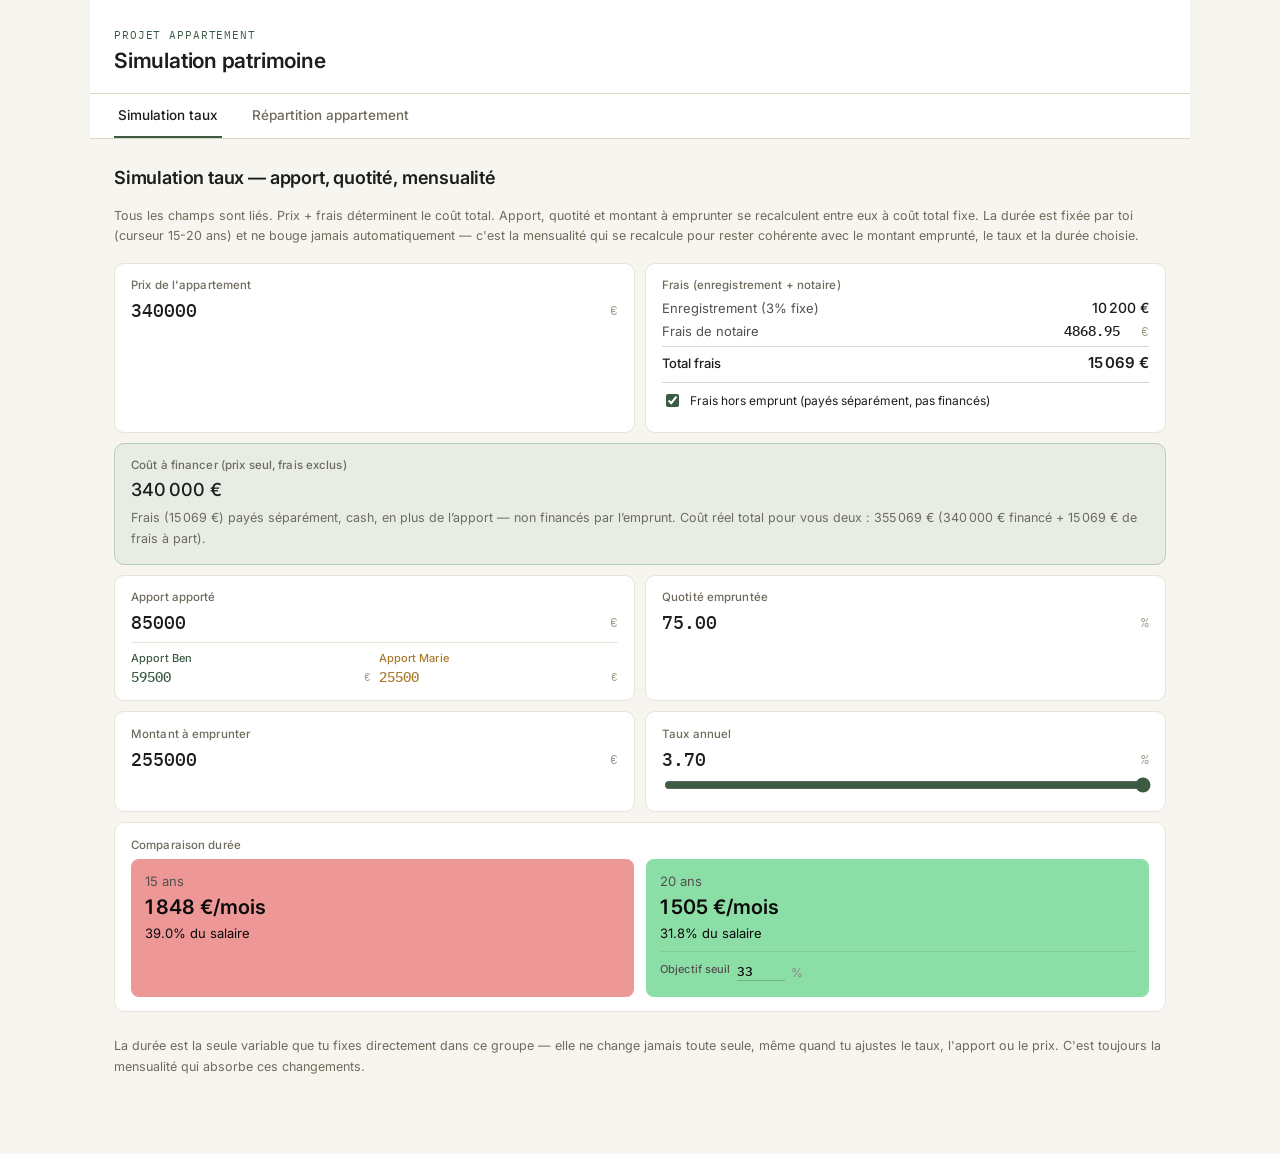
==== simulation_etf.html @ 89e48c8b "Add files via upload" ====
<!DOCTYPE html>
<html lang="fr">
<head>
<meta charset="UTF-8">
<meta name="viewport" content="width=device-width, initial-scale=1, maximum-scale=1, user-scalable=no, viewport-fit=cover">
<title>Simulation patrimoine — ETF & Appartement</title>
<link rel="preconnect" href="https://fonts.googleapis.com">
<link rel="preconnect" href="https://fonts.gstatic.com" crossorigin>
<link href="https://fonts.googleapis.com/css2?family=Inter:wght@400;500;600;700&family=IBM+Plex+Mono:wght@400;500;600&display=swap" rel="stylesheet">
<style>
  :root {
    --paper: #f7f5ef;
    --paper-raised: #ffffff;
    --line: #ddd7c4;
    --line-soft: #e9e4d5;
    --ink: #1b1e1a;
    --ink-muted: #6f6b5c;
    --ink-faint: #a19c8a;
    --moss: #3c5b43;
    --moss-soft: #e7ede4;
    --moss-line: #b9cdb9;
    --brick: #a8433b;
    --brick-soft: #f5e2df;
    --amber: #a97a2c;
    --amber-soft: #f3ead4;
    --radius: 10px;
    --radius-sm: 6px;
    --font-sans: 'Inter', -apple-system, BlinkMacSystemFont, "Segoe UI", Arial, sans-serif;
    --font-mono: 'IBM Plex Mono', ui-monospace, SFMono-Regular, Menlo, Consolas, monospace;
  }

  * { box-sizing: border-box; }

  html {
    touch-action: pan-y;
    -webkit-text-size-adjust: 100%;
    text-size-adjust: 100%;
  }

  body {
    font-family: var(--font-sans);
    background: var(--paper);
    color: var(--ink);
    max-width: 1100px;
    margin: 0 auto;
    padding: 0 0 4rem;
    touch-action: pan-y;
    -webkit-user-select: text;
    user-select: text;
  }

  /* Empêche le double-tap zoom sur les éléments interactifs sans bloquer le scroll vertical */
  button, input, .calc-field, .stat-card, .tabs {
    touch-action: manipulation;
  }

  .page-header {
    padding: 1.75rem 1.5rem 1.25rem;
    border-bottom: 1px solid var(--line);
    background: var(--paper-raised);
  }
  .page-header .eyebrow {
    font-family: var(--font-mono);
    font-size: 11px;
    letter-spacing: 0.08em;
    text-transform: uppercase;
    color: var(--moss);
    margin: 0 0 6px;
  }
  .page-header h1.page-title {
    font-size: 21px;
    font-weight: 600;
    margin: 0;
    letter-spacing: -0.01em;
  }

  .content { padding: 0 1.5rem; }

  h1 { font-size: 18px; font-weight: 600; margin: 1.75rem 0 1.1rem; letter-spacing: -0.01em; }
  h2 { font-size: 15px; font-weight: 600; margin: 0 0 1rem; }

  .tabs {
    display: flex;
    gap: 4px;
    margin: 0 -1.5rem 1.75rem;
    padding: 0 1.5rem;
    border-bottom: 1px solid var(--line);
    background: var(--paper-raised);
    overflow-x: auto;
  }
  .tabs button {
    background: transparent;
    border: none;
    padding: 13px 4px;
    margin-right: 22px;
    font-family: var(--font-sans);
    font-size: 13.5px;
    font-weight: 500;
    cursor: pointer;
    color: var(--ink-muted);
    border-bottom: 2px solid transparent;
    white-space: nowrap;
    transition: color 0.15s ease;
  }
  .tabs button.active {
    color: var(--ink);
    border-bottom: 2px solid var(--moss);
  }
  .tabs button:hover { color: var(--ink); }

  .panel { display: none; }
  .panel.active { display: block; }

  .controls-row {
    display: flex;
    align-items: center;
    gap: 12px;
    margin-bottom: 1rem;
  }
  .controls-row label {
    font-size: 13.5px;
    color: var(--ink-muted);
    white-space: nowrap;
    min-width: 150px;
  }
  input[type="range"] {
    flex: 1;
    accent-color: var(--moss);
  }
  .rate-out {
    font-family: var(--font-mono);
    font-size: 14px;
    font-weight: 500;
    min-width: 44px;
    text-align: right;
  }

  .duration-toggle {
    display: flex;
    gap: 8px;
    margin-bottom: 1.5rem;
  }
  .duration-toggle button {
    background: var(--paper-raised);
    border: 1px solid var(--line);
    border-radius: 999px;
    padding: 6px 16px;
    font-family: var(--font-sans);
    font-size: 13.5px;
    font-weight: 500;
    cursor: pointer;
    color: var(--ink);
  }
  .duration-toggle button.active {
    background: var(--moss);
    border-color: var(--moss);
    color: white;
  }

  .stats-row {
    display: flex;
    flex-wrap: wrap;
    gap: 10px;
    margin-bottom: 1.75rem;
  }
  .stat-card {
    background: var(--paper-raised);
    border: 1px solid var(--line-soft);
    border-radius: var(--radius);
    padding: 0.95rem 1rem;
    flex: 1;
    min-width: 145px;
  }
  .stat-card p:first-child {
    font-size: 12px;
    color: var(--ink-muted);
    margin: 0 0 6px;
  }
  .stat-card p:last-child {
    font-family: var(--font-mono);
    font-size: 19px;
    font-weight: 500;
    margin: 0;
    font-variant-numeric: tabular-nums;
  }

  .legend {
    display: flex;
    flex-wrap: wrap;
    gap: 16px;
    margin-bottom: 10px;
    font-size: 12px;
    color: var(--ink-muted);
  }
  .legend span { display: flex; align-items: center; gap: 6px; }
  .legend .swatch { width: 9px; height: 9px; border-radius: 2px; display: inline-block; }

  .chart-wrap {
    position: relative;
    width: 100%;
    height: 360px;
    background: var(--paper-raised);
    border: 1px solid var(--line-soft);
    border-radius: var(--radius);
    padding: 1rem;
  }

  .note {
    font-size: 12.5px;
    color: var(--ink-muted);
    margin-top: 1.5rem;
    line-height: 1.65;
  }

  .assumptions {
    background: var(--moss-soft);
    border: 1px solid var(--moss-line);
    border-radius: var(--radius);
    padding: 1rem 1.1rem;
    font-size: 13px;
    color: var(--ink);
    line-height: 1.7;
    margin-bottom: 1.5rem;
  }
  .assumptions b { font-weight: 600; }

  .calc-grid {
    display: grid;
    grid-template-columns: 1fr 1fr;
    gap: 10px;
    margin-bottom: 1.5rem;
  }
  .calc-field {
    background: var(--paper-raised);
    border: 1px solid var(--line-soft);
    border-radius: var(--radius);
    padding: 0.9rem 1rem;
  }
  .calc-field label {
    display: block;
    font-size: 11.5px;
    font-weight: 500;
    letter-spacing: 0.01em;
    color: var(--ink-muted);
    margin-bottom: 7px;
  }
  .calc-field .value-input {
    display: flex;
    align-items: center;
    gap: 6px;
  }
  .calc-field input[type="number"] {
    width: 100%;
    font-family: var(--font-mono);
    font-size: 18px;
    font-weight: 500;
    font-variant-numeric: tabular-nums;
    border: none;
    background: transparent;
    padding: 0;
    color: var(--ink);
  }
  .calc-field input[type="number"]:focus { outline: 1px solid var(--moss); border-radius: 4px; }
  .calc-field .unit { font-family: var(--font-mono); font-size: 13px; color: var(--ink-faint); }
  .calc-field.slider-field input[type="range"] { width: 100%; margin-top: 6px; }
  .calc-field.readonly { background: var(--moss-soft); border-color: var(--moss-line); }
  .calc-field.computed { background: var(--amber-soft); border-color: #e0cd9e; }

  .warning-box {
    background: var(--brick-soft);
    color: var(--brick);
    border: 1px solid #e3bcb6;
    border-radius: var(--radius);
    padding: 0.8rem 1rem;
    font-size: 13px;
    margin-bottom: 1rem;
  }

  .year-checks {
    display: flex;
    flex-wrap: wrap;
    gap: 16px;
    margin-bottom: 1.5rem;
  }
  .year-checks label {
    display: flex;
    align-items: center;
    gap: 6px;
    font-size: 13.5px;
    cursor: pointer;
  }
  .year-checks input[type="checkbox"] { accent-color: var(--moss); }

  table {
    width: 100%;
    border-collapse: collapse;
    font-family: var(--font-mono);
    font-size: 12.5px;
    margin-bottom: 1rem;
    background: var(--paper-raised);
    border: 1px solid var(--line-soft);
    border-radius: var(--radius);
    overflow: hidden;
  }
  th, td {
    text-align: right;
    padding: 5px 8px;
    border-bottom: 1px solid var(--line-soft);
    font-variant-numeric: tabular-nums;
    white-space: nowrap;
    overflow: hidden;
    text-overflow: ellipsis;
  }
  th:first-child, td:first-child { text-align: left; }
  th {
    color: var(--ink-muted);
    font-weight: 500;
    font-size: 10.5px;
    letter-spacing: 0.04em;
    text-transform: uppercase;
    background: var(--paper);
  }
  tbody tr:last-child td { border-bottom: none; }
  #amort-tbody tr { cursor: pointer; }
  #amort-tbody tr:hover td { background: var(--moss-soft); }
  #amort-tbody tr.selected-row td { background: var(--moss-soft); font-weight: 600; }
  #amort-tbody tr.plus-value-row td { background: var(--amber-soft); }
  #amort-tbody tr.plus-value-row td:first-child { border-left: 3px solid var(--amber); font-weight: 600; }
  #amort-tbody tr.plus-value-row.selected-row td { background: var(--moss-soft); }
  #amort-tbody tr.plus-value-row.selected-row td:first-child { border-left: 3px solid var(--amber); }
  .you { color: var(--moss); font-weight: 500; }
  .partner { color: var(--amber); font-weight: 500; }

  /* Colonnes redimensionnables façon Excel */
  #amort-table { table-layout: fixed; }
  #amort-table th { position: relative; user-select: none; }
  .col-resizer {
    position: absolute;
    right: 0;
    top: 0;
    height: 100%;
    width: 6px;
    cursor: col-resize;
    z-index: 2;
  }
  .col-resizer:hover, .col-resizer.resizing { background: var(--moss-line); }
</style>
</head>
<body>

<div class="page-header">
  <p class="eyebrow">Projet appartement</p>
  <h1 class="page-title">Simulation patrimoine</h1>
</div>

<div class="content">

<div class="tabs">
  <button id="tabBtnTaux" class="active">Simulation taux</button>
  <button id="tabBtnAppart">Répartition appartement</button>
</div>

<!-- ===================== TAB 2 : APPARTEMENT ===================== -->
<div id="tab-appart" class="panel">

<h1>Répartition de l'appartenance de l'appartement</h1>

<div class="assumptions">
  <b>Données utilisées</b> — <span id="assumptions-apport">Apport toi : 70 000 € (70%) · Apport copine : 30 000 € (30%)</span> · Remboursement à parts égales (<span id="assumptions-mensualite">-</span>, pour info) · Montant emprunté, taux et mensualité repris en temps réel de l'onglet Simulation taux.<br>
  <b>Méthode</b> : l'intérêt est un coût, pas de la propriété. Seul le <b>capital remboursé</b> construit de la part. Comme vous remboursez chacun la moitié de la mensualité, vous financez chacun la moitié du capital remboursé chaque mois. Ta part à l'instant t = (ton apport + 50% du capital cumulé remboursé) / (apport total + capital cumulé remboursé). Après le remboursement complet du prêt, la répartition se fige.
  <br><br>
  <b>Vérifie avant d'agir</b> : ce calcul suppose que le partage 50/50 des mensualités est explicitement traduit en clause de propriété proportionnelle dans l'acte notarié, sinon la loi par défaut (indivision à parts égales ou selon l'acte initial) peut ne pas suivre cette logique.
</div>

<p class="note" id="loan-derived-note"></p>

<div class="stats-row">
  <div class="stat-card">
    <p>Total versé (toi) — apport + remboursement</p>
    <p id="total-verse-a" class="you">-</p>
    <div style="margin-top:10px; padding-top:10px; border-top:1px solid var(--line-soft); font-family:var(--font-mono); font-size:12px; line-height:1.9;">
      <div style="display:flex; justify-content:space-between;"><span style="color:var(--ink-muted); font-family:var(--font-sans);">dont capital</span><span id="capital-verse-a">-</span></div>
      <div style="display:flex; justify-content:space-between;"><span style="color:var(--ink-muted); font-family:var(--font-sans);">dont intérêts</span><span id="interet-verse-a">-</span></div>
    </div>
  </div>
  <div class="stat-card">
    <p>Total versé (copine) — apport + remboursement</p>
    <p id="total-verse-b" class="partner">-</p>
    <div style="margin-top:10px; padding-top:10px; border-top:1px solid var(--line-soft); font-family:var(--font-mono); font-size:12px; line-height:1.9;">
      <div style="display:flex; justify-content:space-between;"><span style="color:var(--ink-muted); font-family:var(--font-sans);">dont capital</span><span id="capital-verse-b">-</span></div>
      <div style="display:flex; justify-content:space-between;"><span style="color:var(--ink-muted); font-family:var(--font-sans);">dont intérêts</span><span id="interet-verse-b">-</span></div>
    </div>
  </div>
</div>

<h2 style="margin-top:2rem;">Tableau d'étalement complet, mois par mois</h2>
<p class="note" style="margin-top:0;">
  Échéancier détaillé du prêt, sur la base du montant à emprunter et du taux actuels (onglet Simulation taux), remboursé sur 20 ans.
</p>
<p class="note" style="margin-top:0; font-family:var(--font-mono); font-size:11.5px; background:var(--paper); border:1px dashed var(--line); border-radius:var(--radius-sm); padding:0.6rem 0.8rem;">
  Formule — Ta part (%) = (Apport toi + 50% × capital cumulé remboursé) / (Apport total + capital cumulé remboursé) — même formule pour la part copine, avec son apport à elle.
</p>

<p class="note" style="margin-top:0;">Clique sur une ligne du tableau ci-dessous pour voir le détail de ce mois.</p>

<div class="calc-grid" id="detail-panel">
  <div class="calc-field">
    <label>Mois sélectionné</label>
    <div class="value-input"><span id="detail-mois" style="font-size:18px; font-weight:500;">-</span></div>
  </div>
  <div class="calc-field">
    <label>Date estimée</label>
    <div class="value-input"><span id="detail-date" style="font-size:18px; font-weight:500;">-</span></div>
  </div>
  <div class="calc-field" style="grid-column: 1 / -1;">
    <label>Solde restant dû</label>
    <div class="value-input"><span id="detail-solde" style="font-size:18px; font-weight:500;">-</span></div>
  </div>

  <div class="calc-field you" style="background:var(--moss-soft); border-color:var(--moss-line);">
    <label style="color:var(--moss);">Ben aura payé au total, à cette date</label>
    <div class="value-input"><span id="detail-total-a" style="font-size:19px; font-weight:600;">-</span></div>
    <div style="margin-top:8px; padding-top:8px; border-top:1px solid var(--moss-line); font-family:var(--font-mono); font-size:12px; line-height:1.8;">
      <div style="display:flex; justify-content:space-between;"><span style="font-family:var(--font-sans); font-weight:400;">apport</span><span id="detail-apport-a">-</span></div>
      <div style="display:flex; justify-content:space-between;"><span style="font-family:var(--font-sans); font-weight:400;">dont capital</span><span id="detail-total-a-capital">-</span></div>
      <div style="display:flex; justify-content:space-between;"><span style="font-family:var(--font-sans); font-weight:400;">dont intérêts</span><span id="detail-total-a-interet">-</span></div>
    </div>
  </div>
  <div class="calc-field partner" style="background:var(--amber-soft); border-color:#e0cd9e;">
    <label style="color:var(--amber);">Marie aura payé au total, à cette date</label>
    <div class="value-input"><span id="detail-total-b" style="font-size:19px; font-weight:600;">-</span></div>
    <div style="margin-top:8px; padding-top:8px; border-top:1px solid #e0cd9e; font-family:var(--font-mono); font-size:12px; line-height:1.8;">
      <div style="display:flex; justify-content:space-between;"><span style="font-family:var(--font-sans); font-weight:400;">apport</span><span id="detail-apport-b">-</span></div>
      <div style="display:flex; justify-content:space-between;"><span style="font-family:var(--font-sans); font-weight:400;">dont capital</span><span id="detail-total-b-capital">-</span></div>
      <div style="display:flex; justify-content:space-between;"><span style="font-family:var(--font-sans); font-weight:400;">dont intérêts</span><span id="detail-total-b-interet">-</span></div>
    </div>
  </div>

  <div class="calc-field">
    <label>Ta part à ce moment</label>
    <div class="value-input"><span id="detail-part-a" class="you" style="font-size:18px; font-weight:600;">-</span></div>
  </div>
  <div class="calc-field">
    <label>Part copine à ce moment</label>
    <div class="value-input"><span id="detail-part-b" class="partner" style="font-size:18px; font-weight:600;">-</span></div>
  </div>
  <div class="calc-field readonly" style="grid-column: 1 / -1;">
    <label>Si vous vendez à ce moment (valeur investie)</label>
    <div id="detail-vente" style="font-size:14px; line-height:1.7;">-</div>
  </div>
  <div class="calc-field computed" style="grid-column: 1 / -1;">
    <label>Si vous vendez à ce prix de marché estimé (appréciation 3%/an)</label>
    <div class="value-input" style="margin-bottom:6px;">
      <span style="font-size:13px; color:var(--ink-muted); font-family:var(--font-sans);">Valeur de l'appartement à ce moment</span>
      <span id="detail-valeur-appart" style="font-size:18px; font-weight:600; margin-left:auto;">-</span>
    </div>
    <div id="detail-vente-marche" style="font-size:14px; line-height:1.7;">-</div>
  </div>
</div>

<div style="max-height:420px; overflow-y:auto; border:1px solid var(--line-soft); border-radius:var(--radius);">
  <table id="amort-table" style="margin-bottom:0; border:none; border-radius:0;">
    <colgroup>
      <col id="col-0" style="width:56px;">
      <col id="col-1" style="width:100px;">
      <col id="col-2" style="width:90px;">
      <col id="col-3" style="width:80px;">
      <col id="col-4" style="width:90px;">
      <col id="col-5" style="width:100px;">
      <col id="col-6" style="width:70px;">
      <col id="col-7" style="width:80px;">
    </colgroup>
    <thead style="position:sticky; top:0; z-index:1;">
      <tr>
        <th>Mois<span class="col-resizer" data-col="0"></span></th>
        <th>Valeur appartement<span class="col-resizer" data-col="1"></span></th>
        <th>Mensualité<span class="col-resizer" data-col="2"></span></th>
        <th>Intérêts<span class="col-resizer" data-col="3"></span></th>
        <th>Capital remboursé<span class="col-resizer" data-col="4"></span></th>
        <th>Solde restant dû<span class="col-resizer" data-col="5"></span></th>
        <th>Ta part<span class="col-resizer" data-col="6"></span></th>
        <th>Part copine<span class="col-resizer" data-col="7"></span></th>
      </tr>
    </thead>
    <tbody id="amort-tbody"></tbody>
  </table>
</div>

<p class="note" id="plus-value-note" style="margin-top:0.75rem;">-</p>

</div>

<!-- ===================== TAB 3 : SIMULATION TAUX ===================== -->
<div id="tab-taux" class="panel active">

<h1>Simulation taux — apport, quotité, mensualité</h1>

<p class="note" style="margin-top:0; margin-bottom:1rem;">
  Tous les champs sont liés. Prix + frais déterminent le coût total. Apport, quotité et montant à emprunter se recalculent entre eux à coût total fixe. La durée est fixée par toi (curseur 15-20 ans) et ne bouge jamais automatiquement — c'est la mensualité qui se recalcule pour rester cohérente avec le montant emprunté, le taux et la durée choisie.
</p>

<div id="taux-warning" class="warning-box" style="display:none;"></div>

<div class="calc-grid">
  <div class="calc-field">
    <label>Prix de l'appartement</label>
    <div class="value-input">
      <input type="number" id="in-prix" step="1000" />
      <span class="unit">€</span>
    </div>
  </div>

  <div class="calc-field">
    <label>Frais (enregistrement + notaire)</label>

    <div style="display:flex; justify-content:space-between; align-items:center; margin-bottom:6px;">
      <span style="font-size:13px; color:#52514e;">Enregistrement (3% fixe)</span>
      <span id="out-frais-enreg" style="font-size:14px; font-weight:500;">-</span>
    </div>

    <div style="display:flex; justify-content:space-between; align-items:center; gap:8px; margin-bottom:6px;">
      <span style="font-size:13px; color:#52514e; white-space:nowrap;">Frais de notaire</span>
      <div class="value-input" style="justify-content:flex-end;">
        <input type="number" id="in-frais-notaire" step="10" style="text-align:right; font-size:14px; font-weight:500;" />
        <span class="unit">€</span>
      </div>
    </div>

    <div style="border-top:1px solid #d8d6cc; padding-top:6px; display:flex; justify-content:space-between; align-items:center; margin-bottom:10px;">
      <span style="font-size:13px; font-weight:500;">Total frais</span>
      <span id="out-frais-total" style="font-size:15px; font-weight:600;">-</span>
    </div>

    <label style="display:flex; align-items:center; gap:8px; cursor:pointer; font-size:12px; color:var(--ink); text-transform:none; letter-spacing:normal; font-weight:400; padding-top:8px; border-top:1px solid #d8d6cc;">
      <input type="checkbox" id="chk-frais-hors-emprunt" checked style="accent-color:var(--moss);">
      Frais hors emprunt (payés séparément, pas financés)
    </label>
  </div>

  <div class="calc-field readonly" style="grid-column: 1 / -1;">
    <label id="label-cout-total">Coût total du projet (prix + frais, calculé)</label>
    <div class="value-input">
      <span id="out-cout" style="font-size:18px; font-weight:500;">-</span>
    </div>
    <p class="note" id="note-frais-hors-emprunt" style="margin-top:8px; margin-bottom:0; display:none;"></p>
  </div>

  <div class="calc-field">
    <label>Apport apporté</label>
    <div class="value-input">
      <input type="number" id="in-apport" step="1000" />
      <span class="unit">€</span>
    </div>
    <div style="display:flex; gap:8px; margin-top:8px; padding-top:8px; border-top:1px solid var(--line-soft);">
      <div style="flex:1;">
        <label for="in-apport-ben" style="font-size:11px; color:var(--moss); margin-bottom:3px;">Apport Ben</label>
        <div class="value-input">
          <input type="number" id="in-apport-ben" step="500" style="font-size:14px; color:var(--moss);" />
          <span class="unit" style="font-size:11px;">€</span>
        </div>
      </div>
      <div style="flex:1;">
        <label for="in-apport-marie" style="font-size:11px; color:var(--amber); margin-bottom:3px;">Apport Marie</label>
        <div class="value-input">
          <input type="number" id="in-apport-marie" step="500" style="font-size:14px; color:var(--amber);" />
          <span class="unit" style="font-size:11px;">€</span>
        </div>
      </div>
    </div>
  </div>

  <div class="calc-field">
    <label>Quotité empruntée</label>
    <div class="value-input">
      <input type="number" id="in-quotite" step="0.1" />
      <span class="unit">%</span>
    </div>
  </div>

  <div class="calc-field">
    <label>Montant à emprunter</label>
    <div class="value-input">
      <input type="number" id="in-montant" step="1000" />
      <span class="unit">€</span>
    </div>
  </div>

  <div class="calc-field slider-field">
    <label>Taux annuel</label>
    <div class="value-input">
      <input type="number" id="in-taux" step="0.05" />
      <span class="unit">%</span>
    </div>
    <input type="range" id="slider-taux" min="3.2" max="3.7" step="0.05" />
  </div>

  <div class="calc-field" style="grid-column: 1 / -1;">
    <label>Comparaison durée</label>
    <div style="display:flex; gap:12px;">
      <div id="col-duree-15" style="flex:1; border-radius:8px; padding:14px;">
        <div style="font-size:13px; color:#52514e; margin-bottom:6px;">15 ans</div>
        <div id="out-mensualite-15" style="font-size:20px; font-weight:600; color:#0b0b0b;">-</div>
        <div id="out-endettement-15" style="font-size:13px; margin-top:6px; color:#0b0b0b;">-</div>
      </div>
      <div id="col-duree-20" style="flex:1; border-radius:8px; padding:14px;">
        <div style="font-size:13px; color:#52514e; margin-bottom:6px;">20 ans</div>
        <div id="out-mensualite-20" style="font-size:20px; font-weight:600; color:#0b0b0b;">-</div>
        <div id="out-endettement-20" style="font-size:13px; margin-top:6px; color:#0b0b0b;">-</div>
        <div style="display:flex; align-items:center; gap:6px; margin-top:10px; padding-top:10px; border-top:1px solid rgba(0,0,0,0.08);">
          <label for="in-seuil-endettement" style="font-size:11px; color:#52514e; white-space:nowrap;">Objectif seuil</label>
          <input type="number" id="in-seuil-endettement" step="1" min="1" max="100" style="width:48px; font-family:var(--font-mono); font-size:13px; font-weight:500; border:none; background:transparent; padding:0; color:#0b0b0b; border-bottom:1px solid rgba(0,0,0,0.2);" />
          <span style="font-size:12px; color:#898781;">%</span>
        </div>
      </div>
    </div>
  </div>
</div>

<p class="note">
  La durée est la seule variable que tu fixes directement dans ce groupe — elle ne change jamais toute seule, même quand tu ajustes le taux, l'apport ou le prix. C'est toujours la mensualité qui absorbe ces changements.
</p>

</div>

</div>

<script>
/* ===================== UTILITAIRES PARTAGÉS ===================== */
function fmt(n) {
  return new Intl.NumberFormat('fr-FR', {maximumFractionDigits: 0}).format(n) + ' €';
}
function fmtPct(n) {
  return n.toFixed(2) + '%';
}

/* ===================== TAB SWITCHING ===================== */
const tabButtons = {
  appart: document.getElementById('tabBtnAppart'),
  taux: document.getElementById('tabBtnTaux')
};
const tabPanels = {
  appart: document.getElementById('tab-appart'),
  taux: document.getElementById('tab-taux')
};
function switchTab(name) {
  Object.keys(tabButtons).forEach(k => {
    tabButtons[k].classList.toggle('active', k === name);
    tabPanels[k].classList.toggle('active', k === name);
  });
}
tabButtons.appart.addEventListener('click', () => switchTab('appart'));
tabButtons.taux.addEventListener('click', () => switchTab('taux'));
/* ===================== TAB 2 : APPARTEMENT OWNERSHIP LOGIC ===================== */
// (le ratio Ben/Marie est piloté par la variable benRatio, définie et éditable dans l'onglet Simulation taux)
let APPORT_A_RAW = 70000;   // recalculé en temps réel dans refreshTab2 = apport total × 70%
let APPORT_B_RAW = 30000;   // recalculé en temps réel dans refreshTab2 = apport total × 30%
let APPORT_A = APPORT_A_RAW;  // apport "effectif" utilisé pour les parts — ajusté si frais 50/50 coché
let APPORT_B = APPORT_B_RAW;
// (mensualité/2 par personne, calculée en temps réel — plus de valeur hardcodée ici)
const DUREE_ANS_TAB2 = 20; // référence pour le tableau d'étalement complet
const APPART_GROWTH = 3; // %/an — utilisé pour détecter le mois de plus-value dans le tableau

// Construit l'échéancier complet à partir du montant à emprunter LIVE (case "Montant à emprunter" de l'onglet Simulation taux) et du taux LIVE.
function buildLoanSchedule() {
  const loanAmount = montantEmprunte(); // valeur en temps réel depuis l'onglet 3
  const rMonthly = tauxPct / 100 / 12;  // taux en temps réel depuis l'onglet 3
  const nTotal = DUREE_ANS_TAB2 * 12;
  const annuityFactor = rMonthly === 0 ? nTotal : (1 - Math.pow(1 + rMonthly, -nTotal)) / rMonthly;
  const mensualite = loanAmount > 0 ? loanAmount / annuityFactor : 0;

  let balance = loanAmount;
  let cumPrincipal = 0;
  const schedule = [{month: 0, interest: 0, principal: 0, cumPrincipal: 0, balance: loanAmount}];
  let breakEvenMonth = null;
  for (let m = 1; m <= nTotal; m++) {
    const interest = balance * rMonthly;
    let principal = mensualite - interest;
    if (principal > balance) principal = balance;
    balance -= principal;
    cumPrincipal += principal;
    schedule.push({month: m, interest, principal, cumPrincipal, balance});

    // Mois de plus-value nette : valeur de marché estimée (prix initial + appréciation) moins solde restant dû, comparée à tout l'argent réellement sorti de la poche des deux (apport + mensualités déjà payées, capital et intérêts inclus).
    if (breakEvenMonth === null) {
      const marketValue = prixAppart * Math.pow(1 + APPART_GROWTH / 100, m / 12);
      const netProceeds = marketValue - balance;
      const totalPaidSoFar = APPORT_A + APPORT_B + mensualite * m;
      if (netProceeds > totalPaidSoFar) breakEvenMonth = m;
    }
  }
  return {schedule, loanAmount, mensualite, nTotal, breakEvenMonth};
}

// Part de chacun (%) à un capital cumulé remboursé donné — l'intérêt ne compte pas, seul le capital construit de la propriété.
function shareAtCumPrincipal(cumPrincipal) {
  const equityA = APPORT_A + 0.5 * cumPrincipal;
  const equityB = APPORT_B + 0.5 * cumPrincipal;
  const totalEquity = APPORT_A + APPORT_B + cumPrincipal;
  return {
    shareA: (equityA / totalEquity) * 100,
    shareB: (equityB / totalEquity) * 100
  };
}

function renderAmortizationFull(scheduleData) {
  const tbody = document.getElementById('amort-tbody');
  tbody.innerHTML = '';
  const { schedule, mensualite, breakEvenMonth } = scheduleData;
  for (let m = 1; m < schedule.length; m++) {
    const row = schedule[m];
    const { shareA, shareB } = shareAtCumPrincipal(row.cumPrincipal);
    const appartValue = prixAppart * Math.pow(1 + APPART_GROWTH / 100, m / 12);
    const tr = document.createElement('tr');
    tr.dataset.month = m;
    if (m === breakEvenMonth) tr.classList.add('plus-value-row');
    tr.innerHTML =
      '<td>' + m + (m === breakEvenMonth ? ' ★' : '') + '</td>' +
      '<td>' + fmt(Math.round(appartValue)) + '</td>' +
      '<td>' + fmt(Math.round(mensualite)) + '</td>' +
      '<td>' + fmt(Math.round(row.interest)) + '</td>' +
      '<td>' + fmt(Math.round(row.principal)) + '</td>' +
      '<td>' + fmt(Math.round(row.balance)) + '</td>' +
      '<td class="you">' + fmtPct(shareA) + '</td>' +
      '<td class="partner">' + fmtPct(shareB) + '</td>';
    tbody.appendChild(tr);

  }

  const noteEl = document.getElementById('plus-value-note');
  if (breakEvenMonth) {
    noteEl.innerHTML = '<span style="color:var(--amber); font-weight:600;">★ Mois ' + breakEvenMonth + '</span> (' + formatDateDansNMois(breakEvenMonth) + ') — c’est le premier mois où la valeur de revente estimée (prix initial + appréciation ' + APPART_GROWTH + '%/an, moins le solde restant dû) dépasse tout l’argent réellement sorti de vos poches à deux (apport + mensualités payées, capital et intérêts inclus). Avant ce mois, vous seriez encore en perte nette si vous vendiez.';
  } else {
    noteEl.textContent = 'Avec les paramètres actuels, la plus-value nette n’est pas atteinte avant la fin du prêt (20 ans).';
  }
}

// Recalcule et réaffiche tout l'onglet 2 (synthèse + échéancier complet) à partir de l'état courant — appelé au chargement et à chaque changement dans l'onglet Simulation taux.
// Redimensionnement des colonnes façon Excel : glisser-déposer sur la poignée à droite de chaque en-tête.
function initColumnResize() {
  const resizers = document.querySelectorAll('#amort-table .col-resizer');
  resizers.forEach(resizer => {
    resizer.addEventListener('mousedown', (e) => {
      e.preventDefault();
      const colIndex = resizer.getAttribute('data-col');
      const col = document.getElementById('col-' + colIndex);
      const startX = e.pageX;
      const startWidth = col.offsetWidth;
      resizer.classList.add('resizing');

      function onMouseMove(eMove) {
        const delta = eMove.pageX - startX;
        const newWidth = Math.max(40, startWidth + delta);
        col.style.width = newWidth + 'px';
      }
      function onMouseUp() {
        resizer.classList.remove('resizing');
        document.removeEventListener('mousemove', onMouseMove);
        document.removeEventListener('mouseup', onMouseUp);
      }
      document.addEventListener('mousemove', onMouseMove);
      document.addEventListener('mouseup', onMouseUp);
    });
  });
}
initColumnResize();

let lastLoanData = null; // dernier échéancier calculé, utilisé par le clic sur une ligne
let selectedMonth = 1;   // mois sélectionné par défaut à l'ouverture

const MOIS_FR = ['janvier','février','mars','avril','mai','juin','juillet','août','septembre','octobre','novembre','décembre'];

function formatDateDansNMois(n) {
  const d = new Date();
  d.setMonth(d.getMonth() + n);
  return d.getDate() + ' ' + MOIS_FR[d.getMonth()] + ' ' + d.getFullYear();
}

function selectMonth(m) {
  if (!lastLoanData) return;
  const row = lastLoanData.schedule[m];
  if (!row) return;
  selectedMonth = m;

  const { shareA, shareB } = shareAtCumPrincipal(row.cumPrincipal);

  // Reste à partager = même base que le calcul des parts : apport total + capital cumulé remboursé (les deux ensemble).
  // On ne mélange pas avec la valeur du bien appréciée, sinon le total ne correspond plus aux pourcentages affichés.
  const equityA = APPORT_A + 0.5 * row.cumPrincipal;
  const equityB = APPORT_B + 0.5 * row.cumPrincipal;
  const totalEquity = APPORT_A + APPORT_B + row.cumPrincipal;

  // Total cumulé réellement payé par chacun à cette date : son apport + sa moitié de toutes les mensualités versées jusqu'ici (capital et intérêts inclus, puisqu'il les paie tous les deux).
  const totalMensualitesPayeesACeMois = lastLoanData.mensualite * m;
  const totalPaidA = APPORT_A + totalMensualitesPayeesACeMois / 2;
  const totalPaidB = APPORT_B + totalMensualitesPayeesACeMois / 2;
  const capitalRefundedA = row.cumPrincipal / 2; // capital remboursé seul, sans l'apport (qui a sa propre ligne)
  const capitalRefundedB = row.cumPrincipal / 2;
  const interetPaidA = totalPaidA - APPORT_A - capitalRefundedA;
  const interetPaidB = totalPaidB - APPORT_B - capitalRefundedB;

  document.getElementById('detail-mois').textContent = 'Mois ' + m + ' (' + (m/12).toFixed(1) + ' ans)';
  document.getElementById('detail-date').textContent = formatDateDansNMois(m);
  document.getElementById('detail-solde').textContent = fmt(Math.round(row.balance));
  document.getElementById('detail-total-a').textContent = fmt(Math.round(totalPaidA));
  document.getElementById('detail-apport-a').textContent = fmt(Math.round(APPORT_A));
  document.getElementById('detail-total-a-capital').textContent = fmt(Math.round(capitalRefundedA));
  document.getElementById('detail-total-a-interet').textContent = fmt(Math.round(interetPaidA));
  document.getElementById('detail-total-b').textContent = fmt(Math.round(totalPaidB));
  document.getElementById('detail-apport-b').textContent = fmt(Math.round(APPORT_B));
  document.getElementById('detail-total-b-capital').textContent = fmt(Math.round(capitalRefundedB));
  document.getElementById('detail-total-b-interet').textContent = fmt(Math.round(interetPaidB));
  document.getElementById('detail-part-a').textContent = fmtPct(shareA);
  document.getElementById('detail-part-b').textContent = fmtPct(shareB);
  document.getElementById('detail-vente').innerHTML =
    'Si vous vendez le <b>' + formatDateDansNMois(m) + '</b> (dans ' + m + ' mois), sur la base de l’apport total (' + fmt(APPORT_A + APPORT_B) + ') + capital cumulé remboursé à deux (' + fmt(Math.round(row.cumPrincipal)) + '), il y a ' + fmt(Math.round(totalEquity)) + ' à partager : <span class="you">' + fmt(Math.round(equityA)) + ' iront à Benjamin</span> et <span class="partner">' + fmt(Math.round(equityB)) + ' iront à Marie</span>.';

  // Scénario au prix de marché estimé : prix d'achat initial (onglet Simulation taux) + appréciation composée à 3%/an, moins le solde restant dû, réparti selon les mêmes parts.
  const marketValueNow = prixAppart * Math.pow(1 + APPART_GROWTH / 100, m / 12);
  const netProceedsMarket = Math.max(0, marketValueNow - row.balance);
  const saleMarketA = netProceedsMarket * (shareA / 100);
  const saleMarketB = netProceedsMarket * (shareB / 100);
  document.getElementById('detail-valeur-appart').textContent = fmt(Math.round(marketValueNow));

  let venteMarcheHtml =
    'Prix initial (' + fmt(Math.round(prixAppart)) + ') apprécié à ' + APPART_GROWTH + '%/an sur ' + (m/12).toFixed(1) + ' ans ≈ ' + fmt(Math.round(marketValueNow)) + '. Moins le solde restant dû (' + fmt(Math.round(row.balance)) + '), il resterait ' + fmt(Math.round(netProceedsMarket)) + ' à partager : <span class="you">' + fmt(Math.round(saleMarketA)) + ' iraient à Benjamin</span> et <span class="partner">' + fmt(Math.round(saleMarketB)) + ' iraient à Marie</span>.';

  // Explication uniquement si l'un des deux récupérerait moins que son apport initial — sinon on n'encombre pas la carte.
  const dessousA = saleMarketA < APPORT_A;
  const dessousB = saleMarketB < APPORT_B;
  if (dessousA || dessousB) {
    let qui;
    if (dessousA && dessousB) qui = 'Benjamin et Marie récupèrent tous les deux moins que leur apport initial';
    else if (dessousA) qui = 'Benjamin récupère moins que son apport initial (' + fmt(APPORT_A) + ')';
    else qui = 'Marie récupère moins que son apport initial (' + fmt(APPORT_B) + ')';
    venteMarcheHtml += '<br><br><span style="color:var(--brick); font-weight:500;">⚠ ' + qui + '.</span> Ce n’est pas une perte de valeur du bien — c’est parce que les frais d’acquisition (enregistrement + notaire, payés une fois à l’achat) ne sont jamais récupérés à la revente. Tant que l’appréciation du bien et le capital déjà remboursé ne compensent pas ces frais, une revente rapide coûterait de l’argent même sans baisse de marché.';
  }

  document.getElementById('detail-vente-marche').innerHTML = venteMarcheHtml;

  document.querySelectorAll('#amort-tbody tr').forEach(tr => {
    tr.classList.toggle('selected-row', parseInt(tr.dataset.month) === m);
  });
}

document.getElementById('amort-tbody').addEventListener('click', (e) => {
  const tr = e.target.closest('tr');
  if (!tr || !tr.dataset.month) return;
  selectMonth(parseInt(tr.dataset.month));
});

function refreshTab2() {
  // L'apport "brut" de chacun (70/30) est recalculé sur l'apport réellement en vigueur — pas figé à 100K.
  // Les frais d'acquisition sont toujours payés à part (case "Frais hors emprunt" cochée par défaut dans l'onglet Simulation taux) :
  // l'apport ci-dessous ne contient donc jamais de part de frais, l'apport effectif = apport brut, sans rééquilibrage à calculer.
  APPORT_A_RAW = apport * benRatio;
  APPORT_B_RAW = apport * (1 - benRatio);
  APPORT_A = APPORT_A_RAW;
  APPORT_B = APPORT_B_RAW;
  document.getElementById('assumptions-apport').textContent =
    'Apport Benjamin : ' + fmt(Math.round(APPORT_A_RAW)) + ' (' + (benRatio * 100).toFixed(0) + '%) · Apport Marie : ' + fmt(Math.round(APPORT_B_RAW)) + ' (' + ((1 - benRatio) * 100).toFixed(0) + '%)';

  const freshLoanData = buildLoanSchedule();
  document.getElementById('assumptions-mensualite').textContent = fmt(Math.round(freshLoanData.mensualite / 2)) + '/mois chacun';
  document.getElementById('loan-derived-note').textContent =
    'Emprunt = ' + fmt(Math.round(freshLoanData.loanAmount)) + ' (valeur reprise en temps réel de la case “Montant à emprunter” de l’onglet Simulation taux), au taux de ' + tauxPct.toFixed(2) + '% sur ' + DUREE_ANS_TAB2 + ' ans → mensualité ' + fmt(Math.round(freshLoanData.mensualite)) + '/mois. Si tu modifies l’apport, le prix ou le taux dans l’onglet Simulation taux, ce tableau se met à jour automatiquement.';

  // Total versé par personne sur toute la durée = apport initial + sa moitié de l'ensemble des mensualités payées (capital + intérêts inclus, puisque c'est de l'argent réellement sorti de sa poche).
  const totalMensualitesPayees = freshLoanData.mensualite * freshLoanData.nTotal;
  const totalVerseA = APPORT_A + totalMensualitesPayees / 2;
  const totalVerseB = APPORT_B + totalMensualitesPayees / 2;
  document.getElementById('total-verse-a').textContent = fmt(Math.round(totalVerseA));
  document.getElementById('total-verse-b').textContent = fmt(Math.round(totalVerseB));

  // Détail capital (= équité, construit la propriété) vs intérêts (= coût pur, ne construit rien).
  // Le capital total remboursé sur la durée = le montant emprunté lui-même (prêt intégralement amorti) ; les intérêts = le reste des mensualités payées.
  const totalInteretPaye = totalMensualitesPayees - freshLoanData.loanAmount;
  const capitalA = APPORT_A + freshLoanData.loanAmount / 2;
  const capitalB = APPORT_B + freshLoanData.loanAmount / 2;
  const interetA = totalInteretPaye / 2;
  const interetB = totalInteretPaye / 2;
  document.getElementById('capital-verse-a').textContent = fmt(Math.round(capitalA));
  document.getElementById('interet-verse-a').textContent = fmt(Math.round(interetA));
  document.getElementById('capital-verse-b').textContent = fmt(Math.round(capitalB));
  document.getElementById('interet-verse-b').textContent = fmt(Math.round(interetB));

  renderAmortizationFull(freshLoanData);

  lastLoanData = freshLoanData;
  const monthToSelect = Math.min(selectedMonth, freshLoanData.nTotal);
  selectMonth(monthToSelect);
}

/* ===================== TAB 3 : SIMULATION TAUX LOGIC ===================== */
let prixAppart = 340000;
const TAUX_ENREGISTREMENT = 3; // % fixe
let fraisNotaire = 4868.95;
let apport = 85000;
let benRatio = 0.7; // 70% Ben / 30% Marie par défaut — éditable via les champs Apport Ben / Apport Marie ci-dessous
let tauxPct = 3.70;
const SALAIRE_COMBINE = 4740;
let SEUIL_ENDETTEMENT = 33;
const elSeuilEndettement = document.getElementById('in-seuil-endettement');
const elCol15 = document.getElementById('col-duree-15');
const elCol20 = document.getElementById('col-duree-20');
const elOutMensualite15 = document.getElementById('out-mensualite-15');
const elOutMensualite20 = document.getElementById('out-mensualite-20');
const elOutEndettement15 = document.getElementById('out-endettement-15');
const elOutEndettement20 = document.getElementById('out-endettement-20');

function couleurEndettement(pct) {
  const EPSILON = 0.05; // tolérance pour les imprécisions flottantes : pile sur le seuil reste vert
  if (pct > SEUIL_ENDETTEMENT + EPSILON) {
    // zone rouge : de rouge clair juste au-dessus du seuil à rouge plus soutenu (+20 points au-delà)
    const t = Math.min((pct - SEUIL_ENDETTEMENT) / 20, 1);
    const lightness = 85 - t * 30;
    return 'hsl(0, 70%, ' + lightness + '%)';
  }
  // zone verte : quasi blanc à 0%, vert plus soutenu en approchant le seuil (jusqu'au seuil inclus)
  const t = Math.min(Math.max(pct, 0) / SEUIL_ENDETTEMENT, 1);
  const lightness = 96 - t * 26;
  return 'hsl(140, 55%, ' + lightness + '%)';
}

const elPrix = document.getElementById('in-prix');
const elFraisEnreg = document.getElementById('out-frais-enreg');
const elFraisNotaire = document.getElementById('in-frais-notaire');
const elFraisTotal = document.getElementById('out-frais-total');
const elOutCout = document.getElementById('out-cout');
const elChkFraisHorsEmprunt = document.getElementById('chk-frais-hors-emprunt');
const elNoteFraisHorsEmprunt = document.getElementById('note-frais-hors-emprunt');
const elLabelCoutTotal = document.getElementById('label-cout-total');
const elApport = document.getElementById('in-apport');
const elApportBen = document.getElementById('in-apport-ben');
const elApportMarie = document.getElementById('in-apport-marie');
const elQuotite = document.getElementById('in-quotite');
const elMontant = document.getElementById('in-montant');
const elTaux = document.getElementById('in-taux');
const elSliderTaux = document.getElementById('slider-taux');

function fraisEnregCalc() {
  return prixAppart * (TAUX_ENREGISTREMENT / 100);
}
function coutTotalCalc() {
  if (elChkFraisHorsEmprunt && elChkFraisHorsEmprunt.checked) {
    return prixAppart; // frais payés séparément, cash, hors financement : seul le prix du bien est à financer
  }
  return prixAppart + fraisEnregCalc() + fraisNotaire;
}
function montantEmprunte() {
  return Math.max(0, coutTotalCalc() - apport);
}

// Mensualité pour une durée donnée (en années), à montant et taux fixés.
function mensualitePour(years) {
  const L = montantEmprunte();
  const r = tauxPct / 100 / 12;
  const n = years * 12;
  if (L <= 0) return 0;
  return r === 0 ? L / n : L * r / (1 - Math.pow(1 + r, -n));
}

function renderColonne(years, elCol, elMensualite, elEndettement) {
  const m = mensualitePour(years);
  const pct = (m / SALAIRE_COMBINE) * 100;
  elMensualite.textContent = fmt(Math.round(m)) + '/mois';
  elEndettement.textContent = pct.toFixed(1) + '% du salaire';
  elCol.style.backgroundColor = couleurEndettement(pct);
}

// Rafraîchit TOUS les champs à partir de l'état — appelé après chaque changement, quelle que soit sa source.
function renderCalc() {
  const coutTotal = coutTotalCalc();
  const fraisEnreg = fraisEnregCalc();

  elPrix.value = Math.round(prixAppart);
  elFraisEnreg.textContent = fmt(Math.round(fraisEnreg));
  elFraisNotaire.value = fraisNotaire.toFixed(2);
  elFraisTotal.textContent = fmt(Math.round(fraisEnreg + fraisNotaire));
  elOutCout.textContent = fmt(Math.round(coutTotal));

  if (elChkFraisHorsEmprunt && elChkFraisHorsEmprunt.checked) {
    elLabelCoutTotal.textContent = 'Coût à financer (prix seul, frais exclus)';
    elNoteFraisHorsEmprunt.style.display = 'block';
    elNoteFraisHorsEmprunt.innerHTML = 'Frais (' + fmt(Math.round(fraisEnreg + fraisNotaire)) + ') payés séparément, cash, en plus de l’apport — non financés par l’emprunt. Coût réel total pour vous deux : ' + fmt(Math.round(prixAppart + fraisEnreg + fraisNotaire)) + ' (' + fmt(Math.round(coutTotal)) + ' financé + ' + fmt(Math.round(fraisEnreg + fraisNotaire)) + ' de frais à part).';
  } else {
    elLabelCoutTotal.textContent = 'Coût total du projet (prix + frais, calculé)';
    elNoteFraisHorsEmprunt.style.display = 'none';
  }

  if (apport > coutTotal) apport = coutTotal;
  elApport.value = Math.round(apport);
  elApportBen.value = Math.round(apport * benRatio);
  elApportMarie.value = Math.round(apport * (1 - benRatio));

  const L = montantEmprunte();
  const q = coutTotal > 0 ? (L / coutTotal) * 100 : 0;
  elQuotite.value = q.toFixed(2);
  elMontant.value = Math.round(L);

  elTaux.value = tauxPct.toFixed(2);
  elSliderTaux.value = tauxPct;

  elSeuilEndettement.value = SEUIL_ENDETTEMENT;
  renderColonne(15, elCol15, elOutMensualite15, elOutEndettement15);
  renderColonne(20, elCol20, elOutMensualite20, elOutEndettement20);

  refreshTab2(); // garde l'onglet "Répartition appartement" synchronisé avec le montant emprunté / taux courants
}

elChkFraisHorsEmprunt.addEventListener('change', () => {
  apport = elChkFraisHorsEmprunt.checked ? 85000 : 100000;
  renderCalc();
});

elPrix.addEventListener('change', () => {
  prixAppart = Math.max(0, parseFloat(elPrix.value) || 0);
  renderCalc();
});

elFraisNotaire.addEventListener('change', () => {
  fraisNotaire = Math.max(0, parseFloat(elFraisNotaire.value) || 0);
  renderCalc();
});

elApport.addEventListener('change', () => {
  const value = Math.max(0, parseFloat(elApport.value) || 0);
  apport = Math.min(value, coutTotalCalc());
  renderCalc();
});

// Modifier l'un des deux montants ajuste benRatio, en gardant l'apport total inchangé.
elApportBen.addEventListener('change', () => {
  const val = Math.min(Math.max(0, parseFloat(elApportBen.value) || 0), apport);
  benRatio = apport > 0 ? val / apport : 0.5;
  renderCalc();
});

elApportMarie.addEventListener('change', () => {
  const val = Math.min(Math.max(0, parseFloat(elApportMarie.value) || 0), apport);
  benRatio = apport > 0 ? 1 - (val / apport) : 0.5;
  renderCalc();
});

elSeuilEndettement.addEventListener('change', () => {
  SEUIL_ENDETTEMENT = Math.min(Math.max(1, parseFloat(elSeuilEndettement.value) || 33), 100);

  // Recalcule l'apport pour que la mensualité sur 20 ans corresponde exactement à ce nouveau seuil.
  const coutTotal = coutTotalCalc();
  const r = tauxPct / 100 / 12;
  const n = 20 * 12;
  const mensualiteCible = SALAIRE_COMBINE * (SEUIL_ENDETTEMENT / 100);
  const annuityFactor = r === 0 ? n : (1 - Math.pow(1 + r, -n)) / r;
  const loanNecessaire = mensualiteCible * annuityFactor;
  apport = Math.min(Math.max(0, coutTotal - loanNecessaire), coutTotal);

  renderCalc();
});

elQuotite.addEventListener('change', () => {
  const q = Math.min(Math.max(0, parseFloat(elQuotite.value) || 0), 100);
  apport = coutTotalCalc() * (1 - q / 100);
  renderCalc();
});

elMontant.addEventListener('change', () => {
  const coutTotal = coutTotalCalc();
  const m = Math.min(Math.max(0, parseFloat(elMontant.value) || 0), coutTotal);
  apport = coutTotal - m;
  renderCalc();
});

function applyTaux(val) {
  tauxPct = Math.min(Math.max(3.2, val), 3.7);
  renderCalc();
}
elTaux.addEventListener('change', () => applyTaux(parseFloat(elTaux.value) || 3.7));
elSliderTaux.addEventListener('input', () => applyTaux(parseFloat(elSliderTaux.value) || 3.7));

renderCalc();
</script>

</body>
</html>
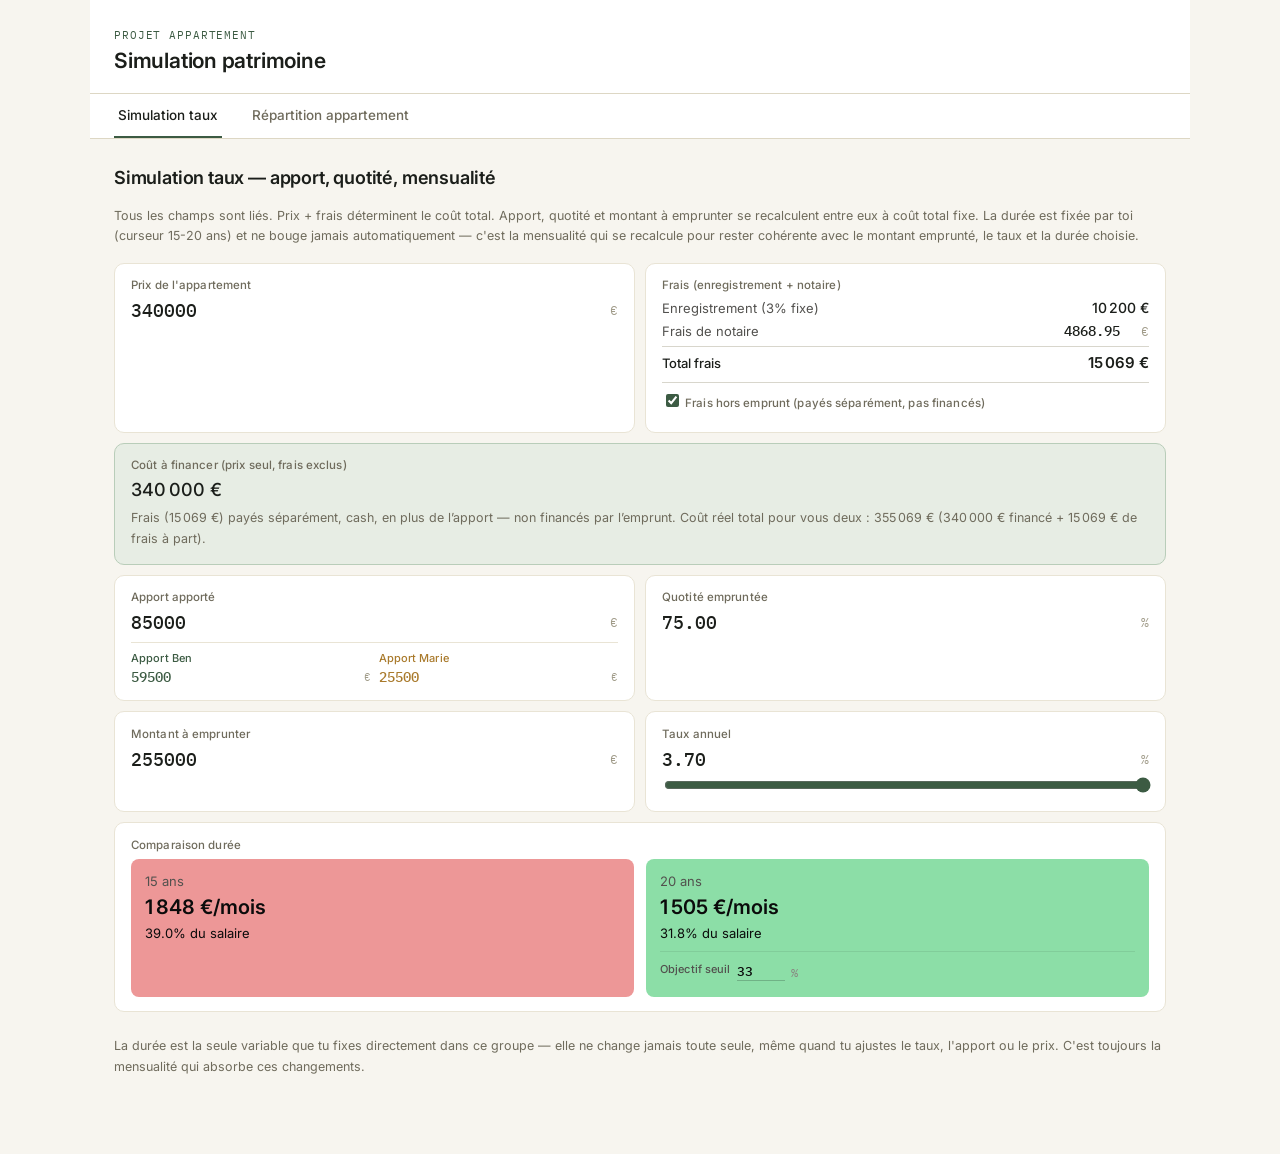
==== commit 152fb578: "refactor: separate HTML structure into semantic markup, CSS, and JS modules Split the monolithic sim" ====
--- a/simulation_etf.html
+++ b/simulation_etf.html
@@ -7,1077 +7,290 @@
 <link rel="preconnect" href="https://fonts.googleapis.com">
 <link rel="preconnect" href="https://fonts.gstatic.com" crossorigin>
 <link href="https://fonts.googleapis.com/css2?family=Inter:wght@400;500;600;700&family=IBM+Plex+Mono:wght@400;500;600&display=swap" rel="stylesheet">
-<style>
-  :root {
-    --paper: #f7f5ef;
-    --paper-raised: #ffffff;
-    --line: #ddd7c4;
-    --line-soft: #e9e4d5;
-    --ink: #1b1e1a;
-    --ink-muted: #6f6b5c;
-    --ink-faint: #a19c8a;
-    --moss: #3c5b43;
-    --moss-soft: #e7ede4;
-    --moss-line: #b9cdb9;
-    --brick: #a8433b;
-    --brick-soft: #f5e2df;
-    --amber: #a97a2c;
-    --amber-soft: #f3ead4;
-    --radius: 10px;
-    --radius-sm: 6px;
-    --font-sans: 'Inter', -apple-system, BlinkMacSystemFont, "Segoe UI", Arial, sans-serif;
-    --font-mono: 'IBM Plex Mono', ui-monospace, SFMono-Regular, Menlo, Consolas, monospace;
-  }
-
-  * { box-sizing: border-box; }
-
-  html {
-    touch-action: pan-y;
-    -webkit-text-size-adjust: 100%;
-    text-size-adjust: 100%;
-  }
-
-  body {
-    font-family: var(--font-sans);
-    background: var(--paper);
-    color: var(--ink);
-    max-width: 1100px;
-    margin: 0 auto;
-    padding: 0 0 4rem;
-    touch-action: pan-y;
-    -webkit-user-select: text;
-    user-select: text;
-  }
-
-  /* Empêche le double-tap zoom sur les éléments interactifs sans bloquer le scroll vertical */
-  button, input, .calc-field, .stat-card, .tabs {
-    touch-action: manipulation;
-  }
-
-  .page-header {
-    padding: 1.75rem 1.5rem 1.25rem;
-    border-bottom: 1px solid var(--line);
-    background: var(--paper-raised);
-  }
-  .page-header .eyebrow {
-    font-family: var(--font-mono);
-    font-size: 11px;
-    letter-spacing: 0.08em;
-    text-transform: uppercase;
-    color: var(--moss);
-    margin: 0 0 6px;
-  }
-  .page-header h1.page-title {
-    font-size: 21px;
-    font-weight: 600;
-    margin: 0;
-    letter-spacing: -0.01em;
-  }
-
-  .content { padding: 0 1.5rem; }
-
-  h1 { font-size: 18px; font-weight: 600; margin: 1.75rem 0 1.1rem; letter-spacing: -0.01em; }
-  h2 { font-size: 15px; font-weight: 600; margin: 0 0 1rem; }
-
-  .tabs {
-    display: flex;
-    gap: 4px;
-    margin: 0 -1.5rem 1.75rem;
-    padding: 0 1.5rem;
-    border-bottom: 1px solid var(--line);
-    background: var(--paper-raised);
-    overflow-x: auto;
-  }
-  .tabs button {
-    background: transparent;
-    border: none;
-    padding: 13px 4px;
-    margin-right: 22px;
-    font-family: var(--font-sans);
-    font-size: 13.5px;
-    font-weight: 500;
-    cursor: pointer;
-    color: var(--ink-muted);
-    border-bottom: 2px solid transparent;
-    white-space: nowrap;
-    transition: color 0.15s ease;
-  }
-  .tabs button.active {
-    color: var(--ink);
-    border-bottom: 2px solid var(--moss);
-  }
-  .tabs button:hover { color: var(--ink); }
-
-  .panel { display: none; }
-  .panel.active { display: block; }
-
-  .controls-row {
-    display: flex;
-    align-items: center;
-    gap: 12px;
-    margin-bottom: 1rem;
-  }
-  .controls-row label {
-    font-size: 13.5px;
-    color: var(--ink-muted);
-    white-space: nowrap;
-    min-width: 150px;
-  }
-  input[type="range"] {
-    flex: 1;
-    accent-color: var(--moss);
-  }
-  .rate-out {
-    font-family: var(--font-mono);
-    font-size: 14px;
-    font-weight: 500;
-    min-width: 44px;
-    text-align: right;
-  }
-
-  .duration-toggle {
-    display: flex;
-    gap: 8px;
-    margin-bottom: 1.5rem;
-  }
-  .duration-toggle button {
-    background: var(--paper-raised);
-    border: 1px solid var(--line);
-    border-radius: 999px;
-    padding: 6px 16px;
-    font-family: var(--font-sans);
-    font-size: 13.5px;
-    font-weight: 500;
-    cursor: pointer;
-    color: var(--ink);
-  }
-  .duration-toggle button.active {
-    background: var(--moss);
-    border-color: var(--moss);
-    color: white;
-  }
-
-  .stats-row {
-    display: flex;
-    flex-wrap: wrap;
-    gap: 10px;
-    margin-bottom: 1.75rem;
-  }
-  .stat-card {
-    background: var(--paper-raised);
-    border: 1px solid var(--line-soft);
-    border-radius: var(--radius);
-    padding: 0.95rem 1rem;
-    flex: 1;
-    min-width: 145px;
-  }
-  .stat-card p:first-child {
-    font-size: 12px;
-    color: var(--ink-muted);
-    margin: 0 0 6px;
-  }
-  .stat-card p:last-child {
-    font-family: var(--font-mono);
-    font-size: 19px;
-    font-weight: 500;
-    margin: 0;
-    font-variant-numeric: tabular-nums;
-  }
-
-  .legend {
-    display: flex;
-    flex-wrap: wrap;
-    gap: 16px;
-    margin-bottom: 10px;
-    font-size: 12px;
-    color: var(--ink-muted);
-  }
-  .legend span { display: flex; align-items: center; gap: 6px; }
-  .legend .swatch { width: 9px; height: 9px; border-radius: 2px; display: inline-block; }
-
-  .chart-wrap {
-    position: relative;
-    width: 100%;
-    height: 360px;
-    background: var(--paper-raised);
-    border: 1px solid var(--line-soft);
-    border-radius: var(--radius);
-    padding: 1rem;
-  }
-
-  .note {
-    font-size: 12.5px;
-    color: var(--ink-muted);
-    margin-top: 1.5rem;
-    line-height: 1.65;
-  }
-
-  .assumptions {
-    background: var(--moss-soft);
-    border: 1px solid var(--moss-line);
-    border-radius: var(--radius);
-    padding: 1rem 1.1rem;
-    font-size: 13px;
-    color: var(--ink);
-    line-height: 1.7;
-    margin-bottom: 1.5rem;
-  }
-  .assumptions b { font-weight: 600; }
-
-  .calc-grid {
-    display: grid;
-    grid-template-columns: 1fr 1fr;
-    gap: 10px;
-    margin-bottom: 1.5rem;
-  }
-  .calc-field {
-    background: var(--paper-raised);
-    border: 1px solid var(--line-soft);
-    border-radius: var(--radius);
-    padding: 0.9rem 1rem;
-  }
-  .calc-field label {
-    display: block;
-    font-size: 11.5px;
-    font-weight: 500;
-    letter-spacing: 0.01em;
-    color: var(--ink-muted);
-    margin-bottom: 7px;
-  }
-  .calc-field .value-input {
-    display: flex;
-    align-items: center;
-    gap: 6px;
-  }
-  .calc-field input[type="number"] {
-    width: 100%;
-    font-family: var(--font-mono);
-    font-size: 18px;
-    font-weight: 500;
-    font-variant-numeric: tabular-nums;
-    border: none;
-    background: transparent;
-    padding: 0;
-    color: var(--ink);
-  }
-  .calc-field input[type="number"]:focus { outline: 1px solid var(--moss); border-radius: 4px; }
-  .calc-field .unit { font-family: var(--font-mono); font-size: 13px; color: var(--ink-faint); }
-  .calc-field.slider-field input[type="range"] { width: 100%; margin-top: 6px; }
-  .calc-field.readonly { background: var(--moss-soft); border-color: var(--moss-line); }
-  .calc-field.computed { background: var(--amber-soft); border-color: #e0cd9e; }
-
-  .warning-box {
-    background: var(--brick-soft);
-    color: var(--brick);
-    border: 1px solid #e3bcb6;
-    border-radius: var(--radius);
-    padding: 0.8rem 1rem;
-    font-size: 13px;
-    margin-bottom: 1rem;
-  }
-
-  .year-checks {
-    display: flex;
-    flex-wrap: wrap;
-    gap: 16px;
-    margin-bottom: 1.5rem;
-  }
-  .year-checks label {
-    display: flex;
-    align-items: center;
-    gap: 6px;
-    font-size: 13.5px;
-    cursor: pointer;
-  }
-  .year-checks input[type="checkbox"] { accent-color: var(--moss); }
-
-  table {
-    width: 100%;
-    border-collapse: collapse;
-    font-family: var(--font-mono);
-    font-size: 12.5px;
-    margin-bottom: 1rem;
-    background: var(--paper-raised);
-    border: 1px solid var(--line-soft);
-    border-radius: var(--radius);
-    overflow: hidden;
-  }
-  th, td {
-    text-align: right;
-    padding: 5px 8px;
-    border-bottom: 1px solid var(--line-soft);
-    font-variant-numeric: tabular-nums;
-    white-space: nowrap;
-    overflow: hidden;
-    text-overflow: ellipsis;
-  }
-  th:first-child, td:first-child { text-align: left; }
-  th {
-    color: var(--ink-muted);
-    font-weight: 500;
-    font-size: 10.5px;
-    letter-spacing: 0.04em;
-    text-transform: uppercase;
-    background: var(--paper);
-  }
-  tbody tr:last-child td { border-bottom: none; }
-  #amort-tbody tr { cursor: pointer; }
-  #amort-tbody tr:hover td { background: var(--moss-soft); }
-  #amort-tbody tr.selected-row td { background: var(--moss-soft); font-weight: 600; }
-  #amort-tbody tr.plus-value-row td { background: var(--amber-soft); }
-  #amort-tbody tr.plus-value-row td:first-child { border-left: 3px solid var(--amber); font-weight: 600; }
-  #amort-tbody tr.plus-value-row.selected-row td { background: var(--moss-soft); }
-  #amort-tbody tr.plus-value-row.selected-row td:first-child { border-left: 3px solid var(--amber); }
-  .you { color: var(--moss); font-weight: 500; }
-  .partner { color: var(--amber); font-weight: 500; }
-
-  /* Colonnes redimensionnables façon Excel */
-  #amort-table { table-layout: fixed; }
-  #amort-table th { position: relative; user-select: none; }
-  .col-resizer {
-    position: absolute;
-    right: 0;
-    top: 0;
-    height: 100%;
-    width: 6px;
-    cursor: col-resize;
-    z-index: 2;
-  }
-  .col-resizer:hover, .col-resizer.resizing { background: var(--moss-line); }
-</style>
+<link rel="stylesheet" href="assets/css/styles.css">
 </head>
 <body>
 
-<div class="page-header">
+<header class="page-header">
   <p class="eyebrow">Projet appartement</p>
   <h1 class="page-title">Simulation patrimoine</h1>
-</div>
-
-<div class="content">
-
-<div class="tabs">
-  <button id="tabBtnTaux" class="active">Simulation taux</button>
-  <button id="tabBtnAppart">Répartition appartement</button>
-</div>
-
-<!-- ===================== TAB 2 : APPARTEMENT ===================== -->
-<div id="tab-appart" class="panel">
-
-<h1>Répartition de l'appartenance de l'appartement</h1>
-
-<div class="assumptions">
-  <b>Données utilisées</b> — <span id="assumptions-apport">Apport toi : 70 000 € (70%) · Apport copine : 30 000 € (30%)</span> · Remboursement à parts égales (<span id="assumptions-mensualite">-</span>, pour info) · Montant emprunté, taux et mensualité repris en temps réel de l'onglet Simulation taux.<br>
-  <b>Méthode</b> : l'intérêt est un coût, pas de la propriété. Seul le <b>capital remboursé</b> construit de la part. Comme vous remboursez chacun la moitié de la mensualité, vous financez chacun la moitié du capital remboursé chaque mois. Ta part à l'instant t = (ton apport + 50% du capital cumulé remboursé) / (apport total + capital cumulé remboursé). Après le remboursement complet du prêt, la répartition se fige.
-  <br><br>
-  <b>Vérifie avant d'agir</b> : ce calcul suppose que le partage 50/50 des mensualités est explicitement traduit en clause de propriété proportionnelle dans l'acte notarié, sinon la loi par défaut (indivision à parts égales ou selon l'acte initial) peut ne pas suivre cette logique.
-</div>
-
-<p class="note" id="loan-derived-note"></p>
-
-<div class="stats-row">
-  <div class="stat-card">
-    <p>Total versé (toi) — apport + remboursement</p>
-    <p id="total-verse-a" class="you">-</p>
-    <div style="margin-top:10px; padding-top:10px; border-top:1px solid var(--line-soft); font-family:var(--font-mono); font-size:12px; line-height:1.9;">
-      <div style="display:flex; justify-content:space-between;"><span style="color:var(--ink-muted); font-family:var(--font-sans);">dont capital</span><span id="capital-verse-a">-</span></div>
-      <div style="display:flex; justify-content:space-between;"><span style="color:var(--ink-muted); font-family:var(--font-sans);">dont intérêts</span><span id="interet-verse-a">-</span></div>
-    </div>
-  </div>
-  <div class="stat-card">
-    <p>Total versé (copine) — apport + remboursement</p>
-    <p id="total-verse-b" class="partner">-</p>
-    <div style="margin-top:10px; padding-top:10px; border-top:1px solid var(--line-soft); font-family:var(--font-mono); font-size:12px; line-height:1.9;">
-      <div style="display:flex; justify-content:space-between;"><span style="color:var(--ink-muted); font-family:var(--font-sans);">dont capital</span><span id="capital-verse-b">-</span></div>
-      <div style="display:flex; justify-content:space-between;"><span style="color:var(--ink-muted); font-family:var(--font-sans);">dont intérêts</span><span id="interet-verse-b">-</span></div>
-    </div>
-  </div>
-</div>
-
-<h2 style="margin-top:2rem;">Tableau d'étalement complet, mois par mois</h2>
-<p class="note" style="margin-top:0;">
-  Échéancier détaillé du prêt, sur la base du montant à emprunter et du taux actuels (onglet Simulation taux), remboursé sur 20 ans.
-</p>
-<p class="note" style="margin-top:0; font-family:var(--font-mono); font-size:11.5px; background:var(--paper); border:1px dashed var(--line); border-radius:var(--radius-sm); padding:0.6rem 0.8rem;">
-  Formule — Ta part (%) = (Apport toi + 50% × capital cumulé remboursé) / (Apport total + capital cumulé remboursé) — même formule pour la part copine, avec son apport à elle.
-</p>
-
-<p class="note" style="margin-top:0;">Clique sur une ligne du tableau ci-dessous pour voir le détail de ce mois.</p>
-
-<div class="calc-grid" id="detail-panel">
-  <div class="calc-field">
-    <label>Mois sélectionné</label>
-    <div class="value-input"><span id="detail-mois" style="font-size:18px; font-weight:500;">-</span></div>
-  </div>
-  <div class="calc-field">
-    <label>Date estimée</label>
-    <div class="value-input"><span id="detail-date" style="font-size:18px; font-weight:500;">-</span></div>
-  </div>
-  <div class="calc-field" style="grid-column: 1 / -1;">
-    <label>Solde restant dû</label>
-    <div class="value-input"><span id="detail-solde" style="font-size:18px; font-weight:500;">-</span></div>
-  </div>
-
-  <div class="calc-field you" style="background:var(--moss-soft); border-color:var(--moss-line);">
-    <label style="color:var(--moss);">Ben aura payé au total, à cette date</label>
-    <div class="value-input"><span id="detail-total-a" style="font-size:19px; font-weight:600;">-</span></div>
-    <div style="margin-top:8px; padding-top:8px; border-top:1px solid var(--moss-line); font-family:var(--font-mono); font-size:12px; line-height:1.8;">
-      <div style="display:flex; justify-content:space-between;"><span style="font-family:var(--font-sans); font-weight:400;">apport</span><span id="detail-apport-a">-</span></div>
-      <div style="display:flex; justify-content:space-between;"><span style="font-family:var(--font-sans); font-weight:400;">dont capital</span><span id="detail-total-a-capital">-</span></div>
-      <div style="display:flex; justify-content:space-between;"><span style="font-family:var(--font-sans); font-weight:400;">dont intérêts</span><span id="detail-total-a-interet">-</span></div>
-    </div>
-  </div>
-  <div class="calc-field partner" style="background:var(--amber-soft); border-color:#e0cd9e;">
-    <label style="color:var(--amber);">Marie aura payé au total, à cette date</label>
-    <div class="value-input"><span id="detail-total-b" style="font-size:19px; font-weight:600;">-</span></div>
-    <div style="margin-top:8px; padding-top:8px; border-top:1px solid #e0cd9e; font-family:var(--font-mono); font-size:12px; line-height:1.8;">
-      <div style="display:flex; justify-content:space-between;"><span style="font-family:var(--font-sans); font-weight:400;">apport</span><span id="detail-apport-b">-</span></div>
-      <div style="display:flex; justify-content:space-between;"><span style="font-family:var(--font-sans); font-weight:400;">dont capital</span><span id="detail-total-b-capital">-</span></div>
-      <div style="display:flex; justify-content:space-between;"><span style="font-family:var(--font-sans); font-weight:400;">dont intérêts</span><span id="detail-total-b-interet">-</span></div>
-    </div>
-  </div>
-
-  <div class="calc-field">
-    <label>Ta part à ce moment</label>
-    <div class="value-input"><span id="detail-part-a" class="you" style="font-size:18px; font-weight:600;">-</span></div>
-  </div>
-  <div class="calc-field">
-    <label>Part copine à ce moment</label>
-    <div class="value-input"><span id="detail-part-b" class="partner" style="font-size:18px; font-weight:600;">-</span></div>
-  </div>
-  <div class="calc-field readonly" style="grid-column: 1 / -1;">
-    <label>Si vous vendez à ce moment (valeur investie)</label>
-    <div id="detail-vente" style="font-size:14px; line-height:1.7;">-</div>
-  </div>
-  <div class="calc-field computed" style="grid-column: 1 / -1;">
-    <label>Si vous vendez à ce prix de marché estimé (appréciation 3%/an)</label>
-    <div class="value-input" style="margin-bottom:6px;">
-      <span style="font-size:13px; color:var(--ink-muted); font-family:var(--font-sans);">Valeur de l'appartement à ce moment</span>
-      <span id="detail-valeur-appart" style="font-size:18px; font-weight:600; margin-left:auto;">-</span>
-    </div>
-    <div id="detail-vente-marche" style="font-size:14px; line-height:1.7;">-</div>
-  </div>
-</div>
-
-<div style="max-height:420px; overflow-y:auto; border:1px solid var(--line-soft); border-radius:var(--radius);">
-  <table id="amort-table" style="margin-bottom:0; border:none; border-radius:0;">
-    <colgroup>
-      <col id="col-0" style="width:56px;">
-      <col id="col-1" style="width:100px;">
-      <col id="col-2" style="width:90px;">
-      <col id="col-3" style="width:80px;">
-      <col id="col-4" style="width:90px;">
-      <col id="col-5" style="width:100px;">
-      <col id="col-6" style="width:70px;">
-      <col id="col-7" style="width:80px;">
-    </colgroup>
-    <thead style="position:sticky; top:0; z-index:1;">
-      <tr>
-        <th>Mois<span class="col-resizer" data-col="0"></span></th>
-        <th>Valeur appartement<span class="col-resizer" data-col="1"></span></th>
-        <th>Mensualité<span class="col-resizer" data-col="2"></span></th>
-        <th>Intérêts<span class="col-resizer" data-col="3"></span></th>
-        <th>Capital remboursé<span class="col-resizer" data-col="4"></span></th>
-        <th>Solde restant dû<span class="col-resizer" data-col="5"></span></th>
-        <th>Ta part<span class="col-resizer" data-col="6"></span></th>
-        <th>Part copine<span class="col-resizer" data-col="7"></span></th>
-      </tr>
-    </thead>
-    <tbody id="amort-tbody"></tbody>
-  </table>
-</div>
-
-<p class="note" id="plus-value-note" style="margin-top:0.75rem;">-</p>
-
-</div>
-
-<!-- ===================== TAB 3 : SIMULATION TAUX ===================== -->
-<div id="tab-taux" class="panel active">
-
-<h1>Simulation taux — apport, quotité, mensualité</h1>
-
-<p class="note" style="margin-top:0; margin-bottom:1rem;">
-  Tous les champs sont liés. Prix + frais déterminent le coût total. Apport, quotité et montant à emprunter se recalculent entre eux à coût total fixe. La durée est fixée par toi (curseur 15-20 ans) et ne bouge jamais automatiquement — c'est la mensualité qui se recalcule pour rester cohérente avec le montant emprunté, le taux et la durée choisie.
-</p>
-
-<div id="taux-warning" class="warning-box" style="display:none;"></div>
-
-<div class="calc-grid">
-  <div class="calc-field">
-    <label>Prix de l'appartement</label>
-    <div class="value-input">
-      <input type="number" id="in-prix" step="1000" />
-      <span class="unit">€</span>
-    </div>
-  </div>
-
-  <div class="calc-field">
-    <label>Frais (enregistrement + notaire)</label>
-
-    <div style="display:flex; justify-content:space-between; align-items:center; margin-bottom:6px;">
-      <span style="font-size:13px; color:#52514e;">Enregistrement (3% fixe)</span>
-      <span id="out-frais-enreg" style="font-size:14px; font-weight:500;">-</span>
-    </div>
-
-    <div style="display:flex; justify-content:space-between; align-items:center; gap:8px; margin-bottom:6px;">
-      <span style="font-size:13px; color:#52514e; white-space:nowrap;">Frais de notaire</span>
-      <div class="value-input" style="justify-content:flex-end;">
-        <input type="number" id="in-frais-notaire" step="10" style="text-align:right; font-size:14px; font-weight:500;" />
-        <span class="unit">€</span>
-      </div>
-    </div>
-
-    <div style="border-top:1px solid #d8d6cc; padding-top:6px; display:flex; justify-content:space-between; align-items:center; margin-bottom:10px;">
-      <span style="font-size:13px; font-weight:500;">Total frais</span>
-      <span id="out-frais-total" style="font-size:15px; font-weight:600;">-</span>
-    </div>
-
-    <label style="display:flex; align-items:center; gap:8px; cursor:pointer; font-size:12px; color:var(--ink); text-transform:none; letter-spacing:normal; font-weight:400; padding-top:8px; border-top:1px solid #d8d6cc;">
-      <input type="checkbox" id="chk-frais-hors-emprunt" checked style="accent-color:var(--moss);">
-      Frais hors emprunt (payés séparément, pas financés)
-    </label>
-  </div>
-
-  <div class="calc-field readonly" style="grid-column: 1 / -1;">
-    <label id="label-cout-total">Coût total du projet (prix + frais, calculé)</label>
-    <div class="value-input">
-      <span id="out-cout" style="font-size:18px; font-weight:500;">-</span>
-    </div>
-    <p class="note" id="note-frais-hors-emprunt" style="margin-top:8px; margin-bottom:0; display:none;"></p>
-  </div>
-
-  <div class="calc-field">
-    <label>Apport apporté</label>
-    <div class="value-input">
-      <input type="number" id="in-apport" step="1000" />
-      <span class="unit">€</span>
-    </div>
-    <div style="display:flex; gap:8px; margin-top:8px; padding-top:8px; border-top:1px solid var(--line-soft);">
-      <div style="flex:1;">
-        <label for="in-apport-ben" style="font-size:11px; color:var(--moss); margin-bottom:3px;">Apport Ben</label>
-        <div class="value-input">
-          <input type="number" id="in-apport-ben" step="500" style="font-size:14px; color:var(--moss);" />
-          <span class="unit" style="font-size:11px;">€</span>
-        </div>
-      </div>
-      <div style="flex:1;">
-        <label for="in-apport-marie" style="font-size:11px; color:var(--amber); margin-bottom:3px;">Apport Marie</label>
-        <div class="value-input">
-          <input type="number" id="in-apport-marie" step="500" style="font-size:14px; color:var(--amber);" />
-          <span class="unit" style="font-size:11px;">€</span>
-        </div>
-      </div>
-    </div>
-  </div>
-
-  <div class="calc-field">
-    <label>Quotité empruntée</label>
-    <div class="value-input">
-      <input type="number" id="in-quotite" step="0.1" />
-      <span class="unit">%</span>
-    </div>
-  </div>
-
-  <div class="calc-field">
-    <label>Montant à emprunter</label>
-    <div class="value-input">
-      <input type="number" id="in-montant" step="1000" />
-      <span class="unit">€</span>
-    </div>
-  </div>
-
-  <div class="calc-field slider-field">
-    <label>Taux annuel</label>
-    <div class="value-input">
-      <input type="number" id="in-taux" step="0.05" />
-      <span class="unit">%</span>
-    </div>
-    <input type="range" id="slider-taux" min="3.2" max="3.7" step="0.05" />
-  </div>
-
-  <div class="calc-field" style="grid-column: 1 / -1;">
-    <label>Comparaison durée</label>
-    <div style="display:flex; gap:12px;">
-      <div id="col-duree-15" style="flex:1; border-radius:8px; padding:14px;">
-        <div style="font-size:13px; color:#52514e; margin-bottom:6px;">15 ans</div>
-        <div id="out-mensualite-15" style="font-size:20px; font-weight:600; color:#0b0b0b;">-</div>
-        <div id="out-endettement-15" style="font-size:13px; margin-top:6px; color:#0b0b0b;">-</div>
-      </div>
-      <div id="col-duree-20" style="flex:1; border-radius:8px; padding:14px;">
-        <div style="font-size:13px; color:#52514e; margin-bottom:6px;">20 ans</div>
-        <div id="out-mensualite-20" style="font-size:20px; font-weight:600; color:#0b0b0b;">-</div>
-        <div id="out-endettement-20" style="font-size:13px; margin-top:6px; color:#0b0b0b;">-</div>
-        <div style="display:flex; align-items:center; gap:6px; margin-top:10px; padding-top:10px; border-top:1px solid rgba(0,0,0,0.08);">
-          <label for="in-seuil-endettement" style="font-size:11px; color:#52514e; white-space:nowrap;">Objectif seuil</label>
-          <input type="number" id="in-seuil-endettement" step="1" min="1" max="100" style="width:48px; font-family:var(--font-mono); font-size:13px; font-weight:500; border:none; background:transparent; padding:0; color:#0b0b0b; border-bottom:1px solid rgba(0,0,0,0.2);" />
-          <span style="font-size:12px; color:#898781;">%</span>
-        </div>
-      </div>
-    </div>
-  </div>
-</div>
-
-<p class="note">
-  La durée est la seule variable que tu fixes directement dans ce groupe — elle ne change jamais toute seule, même quand tu ajustes le taux, l'apport ou le prix. C'est toujours la mensualité qui absorbe ces changements.
-</p>
-
-</div>
-
-</div>
-
-<script>
-/* ===================== UTILITAIRES PARTAGÉS ===================== */
-function fmt(n) {
-  return new Intl.NumberFormat('fr-FR', {maximumFractionDigits: 0}).format(n) + ' €';
-}
-function fmtPct(n) {
-  return n.toFixed(2) + '%';
-}
-
-/* ===================== TAB SWITCHING ===================== */
-const tabButtons = {
-  appart: document.getElementById('tabBtnAppart'),
-  taux: document.getElementById('tabBtnTaux')
-};
-const tabPanels = {
-  appart: document.getElementById('tab-appart'),
-  taux: document.getElementById('tab-taux')
-};
-function switchTab(name) {
-  Object.keys(tabButtons).forEach(k => {
-    tabButtons[k].classList.toggle('active', k === name);
-    tabPanels[k].classList.toggle('active', k === name);
-  });
-}
-tabButtons.appart.addEventListener('click', () => switchTab('appart'));
-tabButtons.taux.addEventListener('click', () => switchTab('taux'));
-/* ===================== TAB 2 : APPARTEMENT OWNERSHIP LOGIC ===================== */
-// (le ratio Ben/Marie est piloté par la variable benRatio, définie et éditable dans l'onglet Simulation taux)
-let APPORT_A_RAW = 70000;   // recalculé en temps réel dans refreshTab2 = apport total × 70%
-let APPORT_B_RAW = 30000;   // recalculé en temps réel dans refreshTab2 = apport total × 30%
-let APPORT_A = APPORT_A_RAW;  // apport "effectif" utilisé pour les parts — ajusté si frais 50/50 coché
-let APPORT_B = APPORT_B_RAW;
-// (mensualité/2 par personne, calculée en temps réel — plus de valeur hardcodée ici)
-const DUREE_ANS_TAB2 = 20; // référence pour le tableau d'étalement complet
-const APPART_GROWTH = 3; // %/an — utilisé pour détecter le mois de plus-value dans le tableau
-
-// Construit l'échéancier complet à partir du montant à emprunter LIVE (case "Montant à emprunter" de l'onglet Simulation taux) et du taux LIVE.
-function buildLoanSchedule() {
-  const loanAmount = montantEmprunte(); // valeur en temps réel depuis l'onglet 3
-  const rMonthly = tauxPct / 100 / 12;  // taux en temps réel depuis l'onglet 3
-  const nTotal = DUREE_ANS_TAB2 * 12;
-  const annuityFactor = rMonthly === 0 ? nTotal : (1 - Math.pow(1 + rMonthly, -nTotal)) / rMonthly;
-  const mensualite = loanAmount > 0 ? loanAmount / annuityFactor : 0;
-
-  let balance = loanAmount;
-  let cumPrincipal = 0;
-  const schedule = [{month: 0, interest: 0, principal: 0, cumPrincipal: 0, balance: loanAmount}];
-  let breakEvenMonth = null;
-  for (let m = 1; m <= nTotal; m++) {
-    const interest = balance * rMonthly;
-    let principal = mensualite - interest;
-    if (principal > balance) principal = balance;
-    balance -= principal;
-    cumPrincipal += principal;
-    schedule.push({month: m, interest, principal, cumPrincipal, balance});
-
-    // Mois de plus-value nette : valeur de marché estimée (prix initial + appréciation) moins solde restant dû, comparée à tout l'argent réellement sorti de la poche des deux (apport + mensualités déjà payées, capital et intérêts inclus).
-    if (breakEvenMonth === null) {
-      const marketValue = prixAppart * Math.pow(1 + APPART_GROWTH / 100, m / 12);
-      const netProceeds = marketValue - balance;
-      const totalPaidSoFar = APPORT_A + APPORT_B + mensualite * m;
-      if (netProceeds > totalPaidSoFar) breakEvenMonth = m;
-    }
-  }
-  return {schedule, loanAmount, mensualite, nTotal, breakEvenMonth};
-}
-
-// Part de chacun (%) à un capital cumulé remboursé donné — l'intérêt ne compte pas, seul le capital construit de la propriété.
-function shareAtCumPrincipal(cumPrincipal) {
-  const equityA = APPORT_A + 0.5 * cumPrincipal;
-  const equityB = APPORT_B + 0.5 * cumPrincipal;
-  const totalEquity = APPORT_A + APPORT_B + cumPrincipal;
-  return {
-    shareA: (equityA / totalEquity) * 100,
-    shareB: (equityB / totalEquity) * 100
-  };
-}
-
-function renderAmortizationFull(scheduleData) {
-  const tbody = document.getElementById('amort-tbody');
-  tbody.innerHTML = '';
-  const { schedule, mensualite, breakEvenMonth } = scheduleData;
-  for (let m = 1; m < schedule.length; m++) {
-    const row = schedule[m];
-    const { shareA, shareB } = shareAtCumPrincipal(row.cumPrincipal);
-    const appartValue = prixAppart * Math.pow(1 + APPART_GROWTH / 100, m / 12);
-    const tr = document.createElement('tr');
-    tr.dataset.month = m;
-    if (m === breakEvenMonth) tr.classList.add('plus-value-row');
-    tr.innerHTML =
-      '<td>' + m + (m === breakEvenMonth ? ' ★' : '') + '</td>' +
-      '<td>' + fmt(Math.round(appartValue)) + '</td>' +
-      '<td>' + fmt(Math.round(mensualite)) + '</td>' +
-      '<td>' + fmt(Math.round(row.interest)) + '</td>' +
-      '<td>' + fmt(Math.round(row.principal)) + '</td>' +
-      '<td>' + fmt(Math.round(row.balance)) + '</td>' +
-      '<td class="you">' + fmtPct(shareA) + '</td>' +
-      '<td class="partner">' + fmtPct(shareB) + '</td>';
-    tbody.appendChild(tr);
-
-  }
-
-  const noteEl = document.getElementById('plus-value-note');
-  if (breakEvenMonth) {
-    noteEl.innerHTML = '<span style="color:var(--amber); font-weight:600;">★ Mois ' + breakEvenMonth + '</span> (' + formatDateDansNMois(breakEvenMonth) + ') — c’est le premier mois où la valeur de revente estimée (prix initial + appréciation ' + APPART_GROWTH + '%/an, moins le solde restant dû) dépasse tout l’argent réellement sorti de vos poches à deux (apport + mensualités payées, capital et intérêts inclus). Avant ce mois, vous seriez encore en perte nette si vous vendiez.';
-  } else {
-    noteEl.textContent = 'Avec les paramètres actuels, la plus-value nette n’est pas atteinte avant la fin du prêt (20 ans).';
-  }
-}
-
-// Recalcule et réaffiche tout l'onglet 2 (synthèse + échéancier complet) à partir de l'état courant — appelé au chargement et à chaque changement dans l'onglet Simulation taux.
-// Redimensionnement des colonnes façon Excel : glisser-déposer sur la poignée à droite de chaque en-tête.
-function initColumnResize() {
-  const resizers = document.querySelectorAll('#amort-table .col-resizer');
-  resizers.forEach(resizer => {
-    resizer.addEventListener('mousedown', (e) => {
-      e.preventDefault();
-      const colIndex = resizer.getAttribute('data-col');
-      const col = document.getElementById('col-' + colIndex);
-      const startX = e.pageX;
-      const startWidth = col.offsetWidth;
-      resizer.classList.add('resizing');
-
-      function onMouseMove(eMove) {
-        const delta = eMove.pageX - startX;
-        const newWidth = Math.max(40, startWidth + delta);
-        col.style.width = newWidth + 'px';
-      }
-      function onMouseUp() {
-        resizer.classList.remove('resizing');
-        document.removeEventListener('mousemove', onMouseMove);
-        document.removeEventListener('mouseup', onMouseUp);
-      }
-      document.addEventListener('mousemove', onMouseMove);
-      document.addEventListener('mouseup', onMouseUp);
-    });
-  });
-}
-initColumnResize();
-
-let lastLoanData = null; // dernier échéancier calculé, utilisé par le clic sur une ligne
-let selectedMonth = 1;   // mois sélectionné par défaut à l'ouverture
-
-const MOIS_FR = ['janvier','février','mars','avril','mai','juin','juillet','août','septembre','octobre','novembre','décembre'];
-
-function formatDateDansNMois(n) {
-  const d = new Date();
-  d.setMonth(d.getMonth() + n);
-  return d.getDate() + ' ' + MOIS_FR[d.getMonth()] + ' ' + d.getFullYear();
-}
-
-function selectMonth(m) {
-  if (!lastLoanData) return;
-  const row = lastLoanData.schedule[m];
-  if (!row) return;
-  selectedMonth = m;
-
-  const { shareA, shareB } = shareAtCumPrincipal(row.cumPrincipal);
-
-  // Reste à partager = même base que le calcul des parts : apport total + capital cumulé remboursé (les deux ensemble).
-  // On ne mélange pas avec la valeur du bien appréciée, sinon le total ne correspond plus aux pourcentages affichés.
-  const equityA = APPORT_A + 0.5 * row.cumPrincipal;
-  const equityB = APPORT_B + 0.5 * row.cumPrincipal;
-  const totalEquity = APPORT_A + APPORT_B + row.cumPrincipal;
-
-  // Total cumulé réellement payé par chacun à cette date : son apport + sa moitié de toutes les mensualités versées jusqu'ici (capital et intérêts inclus, puisqu'il les paie tous les deux).
-  const totalMensualitesPayeesACeMois = lastLoanData.mensualite * m;
-  const totalPaidA = APPORT_A + totalMensualitesPayeesACeMois / 2;
-  const totalPaidB = APPORT_B + totalMensualitesPayeesACeMois / 2;
-  const capitalRefundedA = row.cumPrincipal / 2; // capital remboursé seul, sans l'apport (qui a sa propre ligne)
-  const capitalRefundedB = row.cumPrincipal / 2;
-  const interetPaidA = totalPaidA - APPORT_A - capitalRefundedA;
-  const interetPaidB = totalPaidB - APPORT_B - capitalRefundedB;
-
-  document.getElementById('detail-mois').textContent = 'Mois ' + m + ' (' + (m/12).toFixed(1) + ' ans)';
-  document.getElementById('detail-date').textContent = formatDateDansNMois(m);
-  document.getElementById('detail-solde').textContent = fmt(Math.round(row.balance));
-  document.getElementById('detail-total-a').textContent = fmt(Math.round(totalPaidA));
-  document.getElementById('detail-apport-a').textContent = fmt(Math.round(APPORT_A));
-  document.getElementById('detail-total-a-capital').textContent = fmt(Math.round(capitalRefundedA));
-  document.getElementById('detail-total-a-interet').textContent = fmt(Math.round(interetPaidA));
-  document.getElementById('detail-total-b').textContent = fmt(Math.round(totalPaidB));
-  document.getElementById('detail-apport-b').textContent = fmt(Math.round(APPORT_B));
-  document.getElementById('detail-total-b-capital').textContent = fmt(Math.round(capitalRefundedB));
-  document.getElementById('detail-total-b-interet').textContent = fmt(Math.round(interetPaidB));
-  document.getElementById('detail-part-a').textContent = fmtPct(shareA);
-  document.getElementById('detail-part-b').textContent = fmtPct(shareB);
-  document.getElementById('detail-vente').innerHTML =
-    'Si vous vendez le <b>' + formatDateDansNMois(m) + '</b> (dans ' + m + ' mois), sur la base de l’apport total (' + fmt(APPORT_A + APPORT_B) + ') + capital cumulé remboursé à deux (' + fmt(Math.round(row.cumPrincipal)) + '), il y a ' + fmt(Math.round(totalEquity)) + ' à partager : <span class="you">' + fmt(Math.round(equityA)) + ' iront à Benjamin</span> et <span class="partner">' + fmt(Math.round(equityB)) + ' iront à Marie</span>.';
-
-  // Scénario au prix de marché estimé : prix d'achat initial (onglet Simulation taux) + appréciation composée à 3%/an, moins le solde restant dû, réparti selon les mêmes parts.
-  const marketValueNow = prixAppart * Math.pow(1 + APPART_GROWTH / 100, m / 12);
-  const netProceedsMarket = Math.max(0, marketValueNow - row.balance);
-  const saleMarketA = netProceedsMarket * (shareA / 100);
-  const saleMarketB = netProceedsMarket * (shareB / 100);
-  document.getElementById('detail-valeur-appart').textContent = fmt(Math.round(marketValueNow));
-
-  let venteMarcheHtml =
-    'Prix initial (' + fmt(Math.round(prixAppart)) + ') apprécié à ' + APPART_GROWTH + '%/an sur ' + (m/12).toFixed(1) + ' ans ≈ ' + fmt(Math.round(marketValueNow)) + '. Moins le solde restant dû (' + fmt(Math.round(row.balance)) + '), il resterait ' + fmt(Math.round(netProceedsMarket)) + ' à partager : <span class="you">' + fmt(Math.round(saleMarketA)) + ' iraient à Benjamin</span> et <span class="partner">' + fmt(Math.round(saleMarketB)) + ' iraient à Marie</span>.';
-
-  // Explication uniquement si l'un des deux récupérerait moins que son apport initial — sinon on n'encombre pas la carte.
-  const dessousA = saleMarketA < APPORT_A;
-  const dessousB = saleMarketB < APPORT_B;
-  if (dessousA || dessousB) {
-    let qui;
-    if (dessousA && dessousB) qui = 'Benjamin et Marie récupèrent tous les deux moins que leur apport initial';
-    else if (dessousA) qui = 'Benjamin récupère moins que son apport initial (' + fmt(APPORT_A) + ')';
-    else qui = 'Marie récupère moins que son apport initial (' + fmt(APPORT_B) + ')';
-    venteMarcheHtml += '<br><br><span style="color:var(--brick); font-weight:500;">⚠ ' + qui + '.</span> Ce n’est pas une perte de valeur du bien — c’est parce que les frais d’acquisition (enregistrement + notaire, payés une fois à l’achat) ne sont jamais récupérés à la revente. Tant que l’appréciation du bien et le capital déjà remboursé ne compensent pas ces frais, une revente rapide coûterait de l’argent même sans baisse de marché.';
-  }
-
-  document.getElementById('detail-vente-marche').innerHTML = venteMarcheHtml;
-
-  document.querySelectorAll('#amort-tbody tr').forEach(tr => {
-    tr.classList.toggle('selected-row', parseInt(tr.dataset.month) === m);
-  });
-}
-
-document.getElementById('amort-tbody').addEventListener('click', (e) => {
-  const tr = e.target.closest('tr');
-  if (!tr || !tr.dataset.month) return;
-  selectMonth(parseInt(tr.dataset.month));
-});
-
-function refreshTab2() {
-  // L'apport "brut" de chacun (70/30) est recalculé sur l'apport réellement en vigueur — pas figé à 100K.
-  // Les frais d'acquisition sont toujours payés à part (case "Frais hors emprunt" cochée par défaut dans l'onglet Simulation taux) :
-  // l'apport ci-dessous ne contient donc jamais de part de frais, l'apport effectif = apport brut, sans rééquilibrage à calculer.
-  APPORT_A_RAW = apport * benRatio;
-  APPORT_B_RAW = apport * (1 - benRatio);
-  APPORT_A = APPORT_A_RAW;
-  APPORT_B = APPORT_B_RAW;
-  document.getElementById('assumptions-apport').textContent =
-    'Apport Benjamin : ' + fmt(Math.round(APPORT_A_RAW)) + ' (' + (benRatio * 100).toFixed(0) + '%) · Apport Marie : ' + fmt(Math.round(APPORT_B_RAW)) + ' (' + ((1 - benRatio) * 100).toFixed(0) + '%)';
-
-  const freshLoanData = buildLoanSchedule();
-  document.getElementById('assumptions-mensualite').textContent = fmt(Math.round(freshLoanData.mensualite / 2)) + '/mois chacun';
-  document.getElementById('loan-derived-note').textContent =
-    'Emprunt = ' + fmt(Math.round(freshLoanData.loanAmount)) + ' (valeur reprise en temps réel de la case “Montant à emprunter” de l’onglet Simulation taux), au taux de ' + tauxPct.toFixed(2) + '% sur ' + DUREE_ANS_TAB2 + ' ans → mensualité ' + fmt(Math.round(freshLoanData.mensualite)) + '/mois. Si tu modifies l’apport, le prix ou le taux dans l’onglet Simulation taux, ce tableau se met à jour automatiquement.';
-
-  // Total versé par personne sur toute la durée = apport initial + sa moitié de l'ensemble des mensualités payées (capital + intérêts inclus, puisque c'est de l'argent réellement sorti de sa poche).
-  const totalMensualitesPayees = freshLoanData.mensualite * freshLoanData.nTotal;
-  const totalVerseA = APPORT_A + totalMensualitesPayees / 2;
-  const totalVerseB = APPORT_B + totalMensualitesPayees / 2;
-  document.getElementById('total-verse-a').textContent = fmt(Math.round(totalVerseA));
-  document.getElementById('total-verse-b').textContent = fmt(Math.round(totalVerseB));
-
-  // Détail capital (= équité, construit la propriété) vs intérêts (= coût pur, ne construit rien).
-  // Le capital total remboursé sur la durée = le montant emprunté lui-même (prêt intégralement amorti) ; les intérêts = le reste des mensualités payées.
-  const totalInteretPaye = totalMensualitesPayees - freshLoanData.loanAmount;
-  const capitalA = APPORT_A + freshLoanData.loanAmount / 2;
-  const capitalB = APPORT_B + freshLoanData.loanAmount / 2;
-  const interetA = totalInteretPaye / 2;
-  const interetB = totalInteretPaye / 2;
-  document.getElementById('capital-verse-a').textContent = fmt(Math.round(capitalA));
-  document.getElementById('interet-verse-a').textContent = fmt(Math.round(interetA));
-  document.getElementById('capital-verse-b').textContent = fmt(Math.round(capitalB));
-  document.getElementById('interet-verse-b').textContent = fmt(Math.round(interetB));
-
-  renderAmortizationFull(freshLoanData);
-
-  lastLoanData = freshLoanData;
-  const monthToSelect = Math.min(selectedMonth, freshLoanData.nTotal);
-  selectMonth(monthToSelect);
-}
-
-/* ===================== TAB 3 : SIMULATION TAUX LOGIC ===================== */
-let prixAppart = 340000;
-const TAUX_ENREGISTREMENT = 3; // % fixe
-let fraisNotaire = 4868.95;
-let apport = 85000;
-let benRatio = 0.7; // 70% Ben / 30% Marie par défaut — éditable via les champs Apport Ben / Apport Marie ci-dessous
-let tauxPct = 3.70;
-const SALAIRE_COMBINE = 4740;
-let SEUIL_ENDETTEMENT = 33;
-const elSeuilEndettement = document.getElementById('in-seuil-endettement');
-const elCol15 = document.getElementById('col-duree-15');
-const elCol20 = document.getElementById('col-duree-20');
-const elOutMensualite15 = document.getElementById('out-mensualite-15');
-const elOutMensualite20 = document.getElementById('out-mensualite-20');
-const elOutEndettement15 = document.getElementById('out-endettement-15');
-const elOutEndettement20 = document.getElementById('out-endettement-20');
-
-function couleurEndettement(pct) {
-  const EPSILON = 0.05; // tolérance pour les imprécisions flottantes : pile sur le seuil reste vert
-  if (pct > SEUIL_ENDETTEMENT + EPSILON) {
-    // zone rouge : de rouge clair juste au-dessus du seuil à rouge plus soutenu (+20 points au-delà)
-    const t = Math.min((pct - SEUIL_ENDETTEMENT) / 20, 1);
-    const lightness = 85 - t * 30;
-    return 'hsl(0, 70%, ' + lightness + '%)';
-  }
-  // zone verte : quasi blanc à 0%, vert plus soutenu en approchant le seuil (jusqu'au seuil inclus)
-  const t = Math.min(Math.max(pct, 0) / SEUIL_ENDETTEMENT, 1);
-  const lightness = 96 - t * 26;
-  return 'hsl(140, 55%, ' + lightness + '%)';
-}
-
-const elPrix = document.getElementById('in-prix');
-const elFraisEnreg = document.getElementById('out-frais-enreg');
-const elFraisNotaire = document.getElementById('in-frais-notaire');
-const elFraisTotal = document.getElementById('out-frais-total');
-const elOutCout = document.getElementById('out-cout');
-const elChkFraisHorsEmprunt = document.getElementById('chk-frais-hors-emprunt');
-const elNoteFraisHorsEmprunt = document.getElementById('note-frais-hors-emprunt');
-const elLabelCoutTotal = document.getElementById('label-cout-total');
-const elApport = document.getElementById('in-apport');
-const elApportBen = document.getElementById('in-apport-ben');
-const elApportMarie = document.getElementById('in-apport-marie');
-const elQuotite = document.getElementById('in-quotite');
-const elMontant = document.getElementById('in-montant');
-const elTaux = document.getElementById('in-taux');
-const elSliderTaux = document.getElementById('slider-taux');
-
-function fraisEnregCalc() {
-  return prixAppart * (TAUX_ENREGISTREMENT / 100);
-}
-function coutTotalCalc() {
-  if (elChkFraisHorsEmprunt && elChkFraisHorsEmprunt.checked) {
-    return prixAppart; // frais payés séparément, cash, hors financement : seul le prix du bien est à financer
-  }
-  return prixAppart + fraisEnregCalc() + fraisNotaire;
-}
-function montantEmprunte() {
-  return Math.max(0, coutTotalCalc() - apport);
-}
-
-// Mensualité pour une durée donnée (en années), à montant et taux fixés.
-function mensualitePour(years) {
-  const L = montantEmprunte();
-  const r = tauxPct / 100 / 12;
-  const n = years * 12;
-  if (L <= 0) return 0;
-  return r === 0 ? L / n : L * r / (1 - Math.pow(1 + r, -n));
-}
-
-function renderColonne(years, elCol, elMensualite, elEndettement) {
-  const m = mensualitePour(years);
-  const pct = (m / SALAIRE_COMBINE) * 100;
-  elMensualite.textContent = fmt(Math.round(m)) + '/mois';
-  elEndettement.textContent = pct.toFixed(1) + '% du salaire';
-  elCol.style.backgroundColor = couleurEndettement(pct);
-}
-
-// Rafraîchit TOUS les champs à partir de l'état — appelé après chaque changement, quelle que soit sa source.
-function renderCalc() {
-  const coutTotal = coutTotalCalc();
-  const fraisEnreg = fraisEnregCalc();
-
-  elPrix.value = Math.round(prixAppart);
-  elFraisEnreg.textContent = fmt(Math.round(fraisEnreg));
-  elFraisNotaire.value = fraisNotaire.toFixed(2);
-  elFraisTotal.textContent = fmt(Math.round(fraisEnreg + fraisNotaire));
-  elOutCout.textContent = fmt(Math.round(coutTotal));
-
-  if (elChkFraisHorsEmprunt && elChkFraisHorsEmprunt.checked) {
-    elLabelCoutTotal.textContent = 'Coût à financer (prix seul, frais exclus)';
-    elNoteFraisHorsEmprunt.style.display = 'block';
-    elNoteFraisHorsEmprunt.innerHTML = 'Frais (' + fmt(Math.round(fraisEnreg + fraisNotaire)) + ') payés séparément, cash, en plus de l’apport — non financés par l’emprunt. Coût réel total pour vous deux : ' + fmt(Math.round(prixAppart + fraisEnreg + fraisNotaire)) + ' (' + fmt(Math.round(coutTotal)) + ' financé + ' + fmt(Math.round(fraisEnreg + fraisNotaire)) + ' de frais à part).';
-  } else {
-    elLabelCoutTotal.textContent = 'Coût total du projet (prix + frais, calculé)';
-    elNoteFraisHorsEmprunt.style.display = 'none';
-  }
-
-  if (apport > coutTotal) apport = coutTotal;
-  elApport.value = Math.round(apport);
-  elApportBen.value = Math.round(apport * benRatio);
-  elApportMarie.value = Math.round(apport * (1 - benRatio));
-
-  const L = montantEmprunte();
-  const q = coutTotal > 0 ? (L / coutTotal) * 100 : 0;
-  elQuotite.value = q.toFixed(2);
-  elMontant.value = Math.round(L);
-
-  elTaux.value = tauxPct.toFixed(2);
-  elSliderTaux.value = tauxPct;
-
-  elSeuilEndettement.value = SEUIL_ENDETTEMENT;
-  renderColonne(15, elCol15, elOutMensualite15, elOutEndettement15);
-  renderColonne(20, elCol20, elOutMensualite20, elOutEndettement20);
-
-  refreshTab2(); // garde l'onglet "Répartition appartement" synchronisé avec le montant emprunté / taux courants
-}
-
-elChkFraisHorsEmprunt.addEventListener('change', () => {
-  apport = elChkFraisHorsEmprunt.checked ? 85000 : 100000;
-  renderCalc();
-});
-
-elPrix.addEventListener('change', () => {
-  prixAppart = Math.max(0, parseFloat(elPrix.value) || 0);
-  renderCalc();
-});
-
-elFraisNotaire.addEventListener('change', () => {
-  fraisNotaire = Math.max(0, parseFloat(elFraisNotaire.value) || 0);
-  renderCalc();
-});
-
-elApport.addEventListener('change', () => {
-  const value = Math.max(0, parseFloat(elApport.value) || 0);
-  apport = Math.min(value, coutTotalCalc());
-  renderCalc();
-});
-
-// Modifier l'un des deux montants ajuste benRatio, en gardant l'apport total inchangé.
-elApportBen.addEventListener('change', () => {
-  const val = Math.min(Math.max(0, parseFloat(elApportBen.value) || 0), apport);
-  benRatio = apport > 0 ? val / apport : 0.5;
-  renderCalc();
-});
-
-elApportMarie.addEventListener('change', () => {
-  const val = Math.min(Math.max(0, parseFloat(elApportMarie.value) || 0), apport);
-  benRatio = apport > 0 ? 1 - (val / apport) : 0.5;
-  renderCalc();
-});
-
-elSeuilEndettement.addEventListener('change', () => {
-  SEUIL_ENDETTEMENT = Math.min(Math.max(1, parseFloat(elSeuilEndettement.value) || 33), 100);
-
-  // Recalcule l'apport pour que la mensualité sur 20 ans corresponde exactement à ce nouveau seuil.
-  const coutTotal = coutTotalCalc();
-  const r = tauxPct / 100 / 12;
-  const n = 20 * 12;
-  const mensualiteCible = SALAIRE_COMBINE * (SEUIL_ENDETTEMENT / 100);
-  const annuityFactor = r === 0 ? n : (1 - Math.pow(1 + r, -n)) / r;
-  const loanNecessaire = mensualiteCible * annuityFactor;
-  apport = Math.min(Math.max(0, coutTotal - loanNecessaire), coutTotal);
-
-  renderCalc();
-});
-
-elQuotite.addEventListener('change', () => {
-  const q = Math.min(Math.max(0, parseFloat(elQuotite.value) || 0), 100);
-  apport = coutTotalCalc() * (1 - q / 100);
-  renderCalc();
-});
-
-elMontant.addEventListener('change', () => {
-  const coutTotal = coutTotalCalc();
-  const m = Math.min(Math.max(0, parseFloat(elMontant.value) || 0), coutTotal);
-  apport = coutTotal - m;
-  renderCalc();
-});
-
-function applyTaux(val) {
-  tauxPct = Math.min(Math.max(3.2, val), 3.7);
-  renderCalc();
-}
-elTaux.addEventListener('change', () => applyTaux(parseFloat(elTaux.value) || 3.7));
-elSliderTaux.addEventListener('input', () => applyTaux(parseFloat(elSliderTaux.value) || 3.7));
-
-renderCalc();
-</script>
+</header>
+
+<main class="content">
+
+  <nav class="tabs">
+    <button id="tabBtnTaux" class="active">Simulation taux</button>
+    <button id="tabBtnAppart">Répartition appartement</button>
+  </nav>
+
+  <!-- ===================== TAB : APPARTEMENT ===================== -->
+  <section id="tab-appart" class="panel">
+
+    <h1>Répartition de l'appartenance de l'appartement</h1>
+
+    <div class="assumptions">
+      <b>Données utilisées</b> — <span id="assumptions-apport">Apport toi : 70 000 € (70%) · Apport copine : 30 000 € (30%)</span> · Remboursement à parts égales (<span id="assumptions-mensualite">-</span>, pour info) · Montant emprunté, taux et mensualité repris en temps réel de l'onglet Simulation taux.<br>
+      <b>Méthode</b> : l'intérêt est un coût, pas de la propriété. Seul le <b>capital remboursé</b> construit de la part. Comme vous remboursez chacun la moitié de la mensualité, vous financez chacun la moitié du capital remboursé chaque mois. Ta part à l'instant t = (ton apport + 50% du capital cumulé remboursé) / (apport total + capital cumulé remboursé). Après le remboursement complet du prêt, la répartition se fige.
+      <br><br>
+      <b>Vérifie avant d'agir</b> : ce calcul suppose que le partage 50/50 des mensualités est explicitement traduit en clause de propriété proportionnelle dans l'acte notarié, sinon la loi par défaut (indivision à parts égales ou selon l'acte initial) peut ne pas suivre cette logique.
+    </div>
+
+    <p class="note" id="loan-derived-note"></p>
+
+    <div class="stats-row">
+      <div class="stat-card">
+        <p>Total versé (toi) — apport + remboursement</p>
+        <p id="total-verse-a" class="you">-</p>
+        <div class="stat-breakdown">
+          <div class="kv"><span class="kv__k">dont capital</span><span id="capital-verse-a">-</span></div>
+          <div class="kv"><span class="kv__k">dont intérêts</span><span id="interet-verse-a">-</span></div>
+        </div>
+      </div>
+      <div class="stat-card">
+        <p>Total versé (copine) — apport + remboursement</p>
+        <p id="total-verse-b" class="partner">-</p>
+        <div class="stat-breakdown">
+          <div class="kv"><span class="kv__k">dont capital</span><span id="capital-verse-b">-</span></div>
+          <div class="kv"><span class="kv__k">dont intérêts</span><span id="interet-verse-b">-</span></div>
+        </div>
+      </div>
+    </div>
+
+    <h2 class="mt-2">Tableau d'étalement complet, mois par mois</h2>
+    <p class="note note--flush">
+      Échéancier détaillé du prêt, sur la base du montant à emprunter et du taux actuels (onglet Simulation taux), remboursé sur 20 ans.
+    </p>
+    <p class="note note--formula">
+      Formule — Ta part (%) = (Apport toi + 50% × capital cumulé remboursé) / (Apport total + capital cumulé remboursé) — même formule pour la part copine, avec son apport à elle.
+    </p>
+
+    <p class="note note--flush">Clique sur une ligne du tableau ci-dessous pour voir le détail de ce mois.</p>
+
+    <div class="calc-grid" id="detail-panel">
+      <div class="calc-field">
+        <label>Mois sélectionné</label>
+        <div class="value-input"><span id="detail-mois" class="detail-value">-</span></div>
+      </div>
+      <div class="calc-field">
+        <label>Date estimée</label>
+        <div class="value-input"><span id="detail-date" class="detail-value">-</span></div>
+      </div>
+      <div class="calc-field span-full">
+        <label>Solde restant dû</label>
+        <div class="value-input"><span id="detail-solde" class="detail-value">-</span></div>
+      </div>
+
+      <div class="calc-field calc-field--moss you">
+        <label>Ben aura payé au total, à cette date</label>
+        <div class="value-input"><span id="detail-total-a" class="detail-value--lg">-</span></div>
+        <div class="detail-breakdown">
+          <div class="kv"><span class="kv__k">apport</span><span id="detail-apport-a">-</span></div>
+          <div class="kv"><span class="kv__k">dont capital</span><span id="detail-total-a-capital">-</span></div>
+          <div class="kv"><span class="kv__k">dont intérêts</span><span id="detail-total-a-interet">-</span></div>
+        </div>
+      </div>
+      <div class="calc-field calc-field--amber partner">
+        <label>Marie aura payé au total, à cette date</label>
+        <div class="value-input"><span id="detail-total-b" class="detail-value--lg">-</span></div>
+        <div class="detail-breakdown detail-breakdown--amber">
+          <div class="kv"><span class="kv__k">apport</span><span id="detail-apport-b">-</span></div>
+          <div class="kv"><span class="kv__k">dont capital</span><span id="detail-total-b-capital">-</span></div>
+          <div class="kv"><span class="kv__k">dont intérêts</span><span id="detail-total-b-interet">-</span></div>
+        </div>
+      </div>
+
+      <div class="calc-field">
+        <label>Ta part à ce moment</label>
+        <div class="value-input"><span id="detail-part-a" class="you detail-value--part">-</span></div>
+      </div>
+      <div class="calc-field">
+        <label>Part copine à ce moment</label>
+        <div class="value-input"><span id="detail-part-b" class="partner detail-value--part">-</span></div>
+      </div>
+      <div class="calc-field readonly span-full">
+        <label>Si vous vendez à ce moment (valeur investie)</label>
+        <div id="detail-vente" class="detail-prose">-</div>
+      </div>
+      <div class="calc-field computed span-full">
+        <label>Si vous vendez à ce prix de marché estimé (appréciation 3%/an)</label>
+        <div class="value-input detail-market-head">
+          <span class="detail-market-head__label">Valeur de l'appartement à ce moment</span>
+          <span id="detail-valeur-appart" class="detail-market-head__value">-</span>
+        </div>
+        <div id="detail-vente-marche" class="detail-prose">-</div>
+      </div>
+    </div>
+
+    <div class="table-scroll">
+      <table id="amort-table">
+        <colgroup>
+          <col id="col-0" style="width:56px;">
+          <col id="col-1" style="width:100px;">
+          <col id="col-2" style="width:90px;">
+          <col id="col-3" style="width:80px;">
+          <col id="col-4" style="width:90px;">
+          <col id="col-5" style="width:100px;">
+          <col id="col-6" style="width:70px;">
+          <col id="col-7" style="width:80px;">
+        </colgroup>
+        <thead>
+          <tr>
+            <th>Mois<span class="col-resizer" data-col="0"></span></th>
+            <th>Valeur appartement<span class="col-resizer" data-col="1"></span></th>
+            <th>Mensualité<span class="col-resizer" data-col="2"></span></th>
+            <th>Intérêts<span class="col-resizer" data-col="3"></span></th>
+            <th>Capital remboursé<span class="col-resizer" data-col="4"></span></th>
+            <th>Solde restant dû<span class="col-resizer" data-col="5"></span></th>
+            <th>Ta part<span class="col-resizer" data-col="6"></span></th>
+            <th>Part copine<span class="col-resizer" data-col="7"></span></th>
+          </tr>
+        </thead>
+        <tbody id="amort-tbody"></tbody>
+      </table>
+    </div>
+
+    <p class="note" id="plus-value-note" style="margin-top:0.75rem;">-</p>
+
+  </section>
+
+  <!-- ===================== TAB : SIMULATION TAUX ===================== -->
+  <section id="tab-taux" class="panel active">
+
+    <h1>Simulation taux — apport, quotité, mensualité</h1>
+
+    <p class="note note--flush" style="margin-bottom:1rem;">
+      Tous les champs sont liés. Prix + frais déterminent le coût total. Apport, quotité et montant à emprunter se recalculent entre eux à coût total fixe. La durée est fixée par toi (curseur 15-20 ans) et ne bouge jamais automatiquement — c'est la mensualité qui se recalcule pour rester cohérente avec le montant emprunté, le taux et la durée choisie.
+    </p>
+
+    <div id="taux-warning" class="warning-box" style="display:none;"></div>
+
+    <div class="calc-grid">
+      <div class="calc-field">
+        <label>Prix de l'appartement</label>
+        <div class="value-input">
+          <input type="number" id="in-prix" step="1000" />
+          <span class="unit">€</span>
+        </div>
+      </div>
+
+      <div class="calc-field">
+        <label>Frais (enregistrement + notaire)</label>
+
+        <div class="frais-row">
+          <span class="frais-row__label">Enregistrement (3% fixe)</span>
+          <span id="out-frais-enreg" class="frais-row__value">-</span>
+        </div>
+
+        <div class="frais-row">
+          <span class="frais-row__label">Frais de notaire</span>
+          <div class="value-input">
+            <input type="number" id="in-frais-notaire" step="10" />
+            <span class="unit">€</span>
+          </div>
+        </div>
+
+        <div class="frais-total">
+          <span class="frais-total__label">Total frais</span>
+          <span id="out-frais-total" class="frais-total__value">-</span>
+        </div>
+
+        <label class="frais-checkbox">
+          <input type="checkbox" id="chk-frais-hors-emprunt" checked>
+          Frais hors emprunt (payés séparément, pas financés)
+        </label>
+      </div>
+
+      <div class="calc-field readonly span-full">
+        <label id="label-cout-total">Coût total du projet (prix + frais, calculé)</label>
+        <div class="value-input">
+          <span id="out-cout" class="detail-value">-</span>
+        </div>
+        <p class="note" id="note-frais-hors-emprunt" style="margin-top:8px; margin-bottom:0; display:none;"></p>
+      </div>
+
+      <div class="calc-field">
+        <label>Apport apporté</label>
+        <div class="value-input">
+          <input type="number" id="in-apport" step="1000" />
+          <span class="unit">€</span>
+        </div>
+        <div class="apport-split">
+          <div class="apport-split__col apport-split__col--ben">
+            <label for="in-apport-ben">Apport Ben</label>
+            <div class="value-input">
+              <input type="number" id="in-apport-ben" step="500" />
+              <span class="unit">€</span>
+            </div>
+          </div>
+          <div class="apport-split__col apport-split__col--marie">
+            <label for="in-apport-marie">Apport Marie</label>
+            <div class="value-input">
+              <input type="number" id="in-apport-marie" step="500" />
+              <span class="unit">€</span>
+            </div>
+          </div>
+        </div>
+      </div>
+
+      <div class="calc-field">
+        <label>Quotité empruntée</label>
+        <div class="value-input">
+          <input type="number" id="in-quotite" step="0.1" />
+          <span class="unit">%</span>
+        </div>
+      </div>
+
+      <div class="calc-field">
+        <label>Montant à emprunter</label>
+        <div class="value-input">
+          <input type="number" id="in-montant" step="1000" />
+          <span class="unit">€</span>
+        </div>
+      </div>
+
+      <div class="calc-field slider-field">
+        <label>Taux annuel</label>
+        <div class="value-input">
+          <input type="number" id="in-taux" step="0.05" />
+          <span class="unit">%</span>
+        </div>
+        <input type="range" id="slider-taux" min="3.2" max="3.7" step="0.05" />
+      </div>
+
+      <div class="calc-field span-full">
+        <label>Comparaison durée</label>
+        <div class="duree-compare">
+          <div id="col-duree-15" class="duree-col">
+            <div class="duree-col__label">15 ans</div>
+            <div id="out-mensualite-15" class="duree-col__value">-</div>
+            <div id="out-endettement-15" class="duree-col__sub">-</div>
+          </div>
+          <div id="col-duree-20" class="duree-col">
+            <div class="duree-col__label">20 ans</div>
+            <div id="out-mensualite-20" class="duree-col__value">-</div>
+            <div id="out-endettement-20" class="duree-col__sub">-</div>
+            <div class="seuil-row">
+              <label for="in-seuil-endettement">Objectif seuil</label>
+              <input type="number" id="in-seuil-endettement" step="1" min="1" max="100" />
+              <span class="unit">%</span>
+            </div>
+          </div>
+        </div>
+      </div>
+    </div>
+
+    <p class="note">
+      La durée est la seule variable que tu fixes directement dans ce groupe — elle ne change jamais toute seule, même quand tu ajustes le taux, l'apport ou le prix. C'est toujours la mensualité qui absorbe ces changements.
+    </p>
+
+  </section>
+
+</main>
+
+<script src="assets/js/utils.js" defer></script>
+<script src="assets/js/ownership.js" defer></script>
+<script src="assets/js/rate-simulation.js" defer></script>
+<script src="assets/js/app.js" defer></script>
 
 </body>
 </html>
--- a/assets/css/styles.css
+++ b/assets/css/styles.css
@@ -0,0 +1,492 @@
+/* ==========================================================================
+   Simulation patrimoine — feuille de styles
+   Organisation :
+     1. Tokens (variables de thème)
+     2. Base & reset
+     3. Mise en page (header, contenu, onglets)
+     4. Composants (cartes, tableaux, formulaires…)
+     5. Utilitaires
+   ========================================================================== */
+
+/* 1. Tokens ---------------------------------------------------------------- */
+:root {
+  --paper: #f7f5ef;
+  --paper-raised: #ffffff;
+  --line: #ddd7c4;
+  --line-soft: #e9e4d5;
+  --line-strong: #d8d6cc;
+  --ink: #1b1e1a;
+  --ink-muted: #6f6b5c;
+  --ink-faint: #a19c8a;
+  --ink-slate: #52514e;
+  --ink-black: #0b0b0b;
+  --moss: #3c5b43;
+  --moss-soft: #e7ede4;
+  --moss-line: #b9cdb9;
+  --brick: #a8433b;
+  --brick-soft: #f5e2df;
+  --brick-line: #e3bcb6;
+  --amber: #a97a2c;
+  --amber-soft: #f3ead4;
+  --amber-line: #e0cd9e;
+  --radius: 10px;
+  --radius-sm: 6px;
+  --font-sans: 'Inter', -apple-system, BlinkMacSystemFont, "Segoe UI", Arial, sans-serif;
+  --font-mono: 'IBM Plex Mono', ui-monospace, SFMono-Regular, Menlo, Consolas, monospace;
+}
+
+/* 2. Base & reset ---------------------------------------------------------- */
+* { box-sizing: border-box; }
+
+html {
+  touch-action: pan-y;
+  -webkit-text-size-adjust: 100%;
+  text-size-adjust: 100%;
+}
+
+body {
+  font-family: var(--font-sans);
+  background: var(--paper);
+  color: var(--ink);
+  max-width: 1100px;
+  margin: 0 auto;
+  padding: 0 0 4rem;
+  touch-action: pan-y;
+  -webkit-user-select: text;
+  user-select: text;
+}
+
+/* Empêche le double-tap zoom sur les éléments interactifs sans bloquer le scroll vertical */
+button, input, .calc-field, .stat-card, .tabs {
+  touch-action: manipulation;
+}
+
+h1 { font-size: 18px; font-weight: 600; margin: 1.75rem 0 1.1rem; letter-spacing: -0.01em; }
+h2 { font-size: 15px; font-weight: 600; margin: 0 0 1rem; }
+
+/* 3. Mise en page ---------------------------------------------------------- */
+.page-header {
+  padding: 1.75rem 1.5rem 1.25rem;
+  border-bottom: 1px solid var(--line);
+  background: var(--paper-raised);
+}
+.page-header .eyebrow {
+  font-family: var(--font-mono);
+  font-size: 11px;
+  letter-spacing: 0.08em;
+  text-transform: uppercase;
+  color: var(--moss);
+  margin: 0 0 6px;
+}
+.page-header h1.page-title {
+  font-size: 21px;
+  font-weight: 600;
+  margin: 0;
+  letter-spacing: -0.01em;
+}
+
+.content { padding: 0 1.5rem; }
+
+.tabs {
+  display: flex;
+  gap: 4px;
+  margin: 0 -1.5rem 1.75rem;
+  padding: 0 1.5rem;
+  border-bottom: 1px solid var(--line);
+  background: var(--paper-raised);
+  overflow-x: auto;
+}
+.tabs button {
+  background: transparent;
+  border: none;
+  padding: 13px 4px;
+  margin-right: 22px;
+  font-family: var(--font-sans);
+  font-size: 13.5px;
+  font-weight: 500;
+  cursor: pointer;
+  color: var(--ink-muted);
+  border-bottom: 2px solid transparent;
+  white-space: nowrap;
+  transition: color 0.15s ease;
+}
+.tabs button.active {
+  color: var(--ink);
+  border-bottom: 2px solid var(--moss);
+}
+.tabs button:hover { color: var(--ink); }
+
+.panel { display: none; }
+.panel.active { display: block; }
+
+/* 4. Composants ------------------------------------------------------------ */
+
+/* 4.1 Contrôles (curseurs, bascule durée) */
+.controls-row {
+  display: flex;
+  align-items: center;
+  gap: 12px;
+  margin-bottom: 1rem;
+}
+.controls-row label {
+  font-size: 13.5px;
+  color: var(--ink-muted);
+  white-space: nowrap;
+  min-width: 150px;
+}
+input[type="range"] {
+  flex: 1;
+  accent-color: var(--moss);
+}
+.rate-out {
+  font-family: var(--font-mono);
+  font-size: 14px;
+  font-weight: 500;
+  min-width: 44px;
+  text-align: right;
+}
+
+.duration-toggle {
+  display: flex;
+  gap: 8px;
+  margin-bottom: 1.5rem;
+}
+.duration-toggle button {
+  background: var(--paper-raised);
+  border: 1px solid var(--line);
+  border-radius: 999px;
+  padding: 6px 16px;
+  font-family: var(--font-sans);
+  font-size: 13.5px;
+  font-weight: 500;
+  cursor: pointer;
+  color: var(--ink);
+}
+.duration-toggle button.active {
+  background: var(--moss);
+  border-color: var(--moss);
+  color: white;
+}
+
+/* 4.2 Cartes statistiques */
+.stats-row {
+  display: flex;
+  flex-wrap: wrap;
+  gap: 10px;
+  margin-bottom: 1.75rem;
+}
+.stat-card {
+  background: var(--paper-raised);
+  border: 1px solid var(--line-soft);
+  border-radius: var(--radius);
+  padding: 0.95rem 1rem;
+  flex: 1;
+  min-width: 145px;
+}
+.stat-card p:first-child {
+  font-size: 12px;
+  color: var(--ink-muted);
+  margin: 0 0 6px;
+}
+.stat-card p:last-child {
+  font-family: var(--font-mono);
+  font-size: 19px;
+  font-weight: 500;
+  margin: 0;
+  font-variant-numeric: tabular-nums;
+}
+.stat-breakdown {
+  margin-top: 10px;
+  padding-top: 10px;
+  border-top: 1px solid var(--line-soft);
+  font-family: var(--font-mono);
+  font-size: 12px;
+  line-height: 1.9;
+}
+
+/* Paire clé / valeur alignée (breakdown des cartes et du panneau de détail) */
+.kv { display: flex; justify-content: space-between; }
+.kv__k { font-family: var(--font-sans); }
+.stat-breakdown .kv__k { color: var(--ink-muted); }
+
+/* 4.3 Légende & graphique */
+.legend {
+  display: flex;
+  flex-wrap: wrap;
+  gap: 16px;
+  margin-bottom: 10px;
+  font-size: 12px;
+  color: var(--ink-muted);
+}
+.legend span { display: flex; align-items: center; gap: 6px; }
+.legend .swatch { width: 9px; height: 9px; border-radius: 2px; display: inline-block; }
+
+.chart-wrap {
+  position: relative;
+  width: 100%;
+  height: 360px;
+  background: var(--paper-raised);
+  border: 1px solid var(--line-soft);
+  border-radius: var(--radius);
+  padding: 1rem;
+}
+
+/* 4.4 Notes & encarts */
+.note {
+  font-size: 12.5px;
+  color: var(--ink-muted);
+  margin-top: 1.5rem;
+  line-height: 1.65;
+}
+.note--flush { margin-top: 0; }
+.note--formula {
+  margin-top: 0;
+  font-family: var(--font-mono);
+  font-size: 11.5px;
+  background: var(--paper);
+  border: 1px dashed var(--line);
+  border-radius: var(--radius-sm);
+  padding: 0.6rem 0.8rem;
+}
+
+.assumptions {
+  background: var(--moss-soft);
+  border: 1px solid var(--moss-line);
+  border-radius: var(--radius);
+  padding: 1rem 1.1rem;
+  font-size: 13px;
+  color: var(--ink);
+  line-height: 1.7;
+  margin-bottom: 1.5rem;
+}
+.assumptions b { font-weight: 600; }
+
+.warning-box {
+  background: var(--brick-soft);
+  color: var(--brick);
+  border: 1px solid var(--brick-line);
+  border-radius: var(--radius);
+  padding: 0.8rem 1rem;
+  font-size: 13px;
+  margin-bottom: 1rem;
+}
+
+/* 4.5 Grille de calcul / champs */
+.calc-grid {
+  display: grid;
+  grid-template-columns: 1fr 1fr;
+  gap: 10px;
+  margin-bottom: 1.5rem;
+}
+.calc-field {
+  background: var(--paper-raised);
+  border: 1px solid var(--line-soft);
+  border-radius: var(--radius);
+  padding: 0.9rem 1rem;
+}
+.calc-field label {
+  display: block;
+  font-size: 11.5px;
+  font-weight: 500;
+  letter-spacing: 0.01em;
+  color: var(--ink-muted);
+  margin-bottom: 7px;
+}
+.calc-field .value-input {
+  display: flex;
+  align-items: center;
+  gap: 6px;
+}
+.calc-field input[type="number"] {
+  width: 100%;
+  font-family: var(--font-mono);
+  font-size: 18px;
+  font-weight: 500;
+  font-variant-numeric: tabular-nums;
+  border: none;
+  background: transparent;
+  padding: 0;
+  color: var(--ink);
+}
+.calc-field input[type="number"]:focus { outline: 1px solid var(--moss); border-radius: 4px; }
+.calc-field .unit { font-family: var(--font-mono); font-size: 13px; color: var(--ink-faint); }
+.calc-field.slider-field input[type="range"] { width: 100%; margin-top: 6px; }
+.calc-field.readonly { background: var(--moss-soft); border-color: var(--moss-line); }
+.calc-field.computed { background: var(--amber-soft); border-color: var(--amber-line); }
+
+/* Variantes colorées du champ (détail par personne) */
+.calc-field--moss { background: var(--moss-soft); border-color: var(--moss-line); }
+.calc-field--moss > label { color: var(--moss); }
+.calc-field--amber { background: var(--amber-soft); border-color: var(--amber-line); }
+.calc-field--amber > label { color: var(--amber); }
+
+/* Valeurs et sous-détails du panneau de détail */
+.detail-value { font-size: 18px; font-weight: 500; }
+.detail-value--lg { font-size: 19px; font-weight: 600; }
+.detail-value--part { font-size: 18px; font-weight: 600; }
+.detail-breakdown {
+  margin-top: 8px;
+  padding-top: 8px;
+  border-top: 1px solid var(--moss-line);
+  font-family: var(--font-mono);
+  font-size: 12px;
+  line-height: 1.8;
+}
+.detail-breakdown--amber { border-top-color: var(--amber-line); }
+.detail-breakdown .kv__k { font-weight: 400; }
+.detail-prose { font-size: 14px; line-height: 1.7; }
+.detail-market-head { margin-bottom: 6px; }
+.detail-market-head__label { font-size: 13px; color: var(--ink-muted); font-family: var(--font-sans); }
+.detail-market-head__value { font-size: 18px; font-weight: 600; margin-left: auto; }
+
+/* 4.6 Bloc « frais » (onglet Simulation taux) */
+.frais-row {
+  display: flex;
+  justify-content: space-between;
+  align-items: center;
+  gap: 8px;
+  margin-bottom: 6px;
+}
+.frais-row__label { font-size: 13px; color: var(--ink-slate); white-space: nowrap; }
+.frais-row__value { font-size: 14px; font-weight: 500; }
+.frais-row .value-input { justify-content: flex-end; }
+.frais-row input[type="number"] { text-align: right; font-size: 14px; font-weight: 500; }
+.frais-total {
+  border-top: 1px solid var(--line-strong);
+  padding-top: 6px;
+  display: flex;
+  justify-content: space-between;
+  align-items: center;
+  margin-bottom: 10px;
+}
+.frais-total__label { font-size: 13px; font-weight: 500; }
+.frais-total__value { font-size: 15px; font-weight: 600; }
+.frais-checkbox {
+  display: flex;
+  align-items: center;
+  gap: 8px;
+  cursor: pointer;
+  font-size: 12px;
+  color: var(--ink);
+  text-transform: none;
+  letter-spacing: normal;
+  font-weight: 400;
+  padding-top: 8px;
+  border-top: 1px solid var(--line-strong);
+}
+.frais-checkbox input[type="checkbox"] { accent-color: var(--moss); }
+
+/* 4.7 Répartition de l'apport (Ben / Marie) */
+.apport-split {
+  display: flex;
+  gap: 8px;
+  margin-top: 8px;
+  padding-top: 8px;
+  border-top: 1px solid var(--line-soft);
+}
+.apport-split__col { flex: 1; }
+.apport-split__col label { font-size: 11px; margin-bottom: 3px; }
+.apport-split__col .unit { font-size: 11px; }
+.apport-split__col input[type="number"] { font-size: 14px; }
+.apport-split__col--ben label { color: var(--moss); }
+.apport-split__col--ben input[type="number"] { color: var(--moss); }
+.apport-split__col--marie label { color: var(--amber); }
+.apport-split__col--marie input[type="number"] { color: var(--amber); }
+
+/* 4.8 Comparaison des durées */
+.duree-compare { display: flex; gap: 12px; }
+.duree-col { flex: 1; border-radius: 8px; padding: 14px; }
+.duree-col__label { font-size: 13px; color: var(--ink-slate); margin-bottom: 6px; }
+.duree-col__value { font-size: 20px; font-weight: 600; color: var(--ink-black); }
+.duree-col__sub { font-size: 13px; margin-top: 6px; color: var(--ink-black); }
+.seuil-row {
+  display: flex;
+  align-items: center;
+  gap: 6px;
+  margin-top: 10px;
+  padding-top: 10px;
+  border-top: 1px solid rgba(0, 0, 0, 0.08);
+}
+.seuil-row label { font-size: 11px; color: var(--ink-slate); white-space: nowrap; }
+.seuil-row input[type="number"] {
+  width: 48px;
+  font-family: var(--font-mono);
+  font-size: 13px;
+  font-weight: 500;
+  border: none;
+  background: transparent;
+  padding: 0;
+  color: var(--ink-black);
+  border-bottom: 1px solid rgba(0, 0, 0, 0.2);
+}
+.seuil-row .unit { font-size: 12px; color: #898781; }
+
+/* 4.9 Tableaux */
+table {
+  width: 100%;
+  border-collapse: collapse;
+  font-family: var(--font-mono);
+  font-size: 12.5px;
+  margin-bottom: 1rem;
+  background: var(--paper-raised);
+  border: 1px solid var(--line-soft);
+  border-radius: var(--radius);
+  overflow: hidden;
+}
+th, td {
+  text-align: right;
+  padding: 5px 8px;
+  border-bottom: 1px solid var(--line-soft);
+  font-variant-numeric: tabular-nums;
+  white-space: nowrap;
+  overflow: hidden;
+  text-overflow: ellipsis;
+}
+th:first-child, td:first-child { text-align: left; }
+th {
+  color: var(--ink-muted);
+  font-weight: 500;
+  font-size: 10.5px;
+  letter-spacing: 0.04em;
+  text-transform: uppercase;
+  background: var(--paper);
+}
+tbody tr:last-child td { border-bottom: none; }
+
+/* Enveloppe scrollable + en-tête figé du tableau d'amortissement */
+.table-scroll {
+  max-height: 420px;
+  overflow-y: auto;
+  border: 1px solid var(--line-soft);
+  border-radius: var(--radius);
+}
+.table-scroll table { margin-bottom: 0; border: none; border-radius: 0; }
+#amort-table thead { position: sticky; top: 0; z-index: 1; }
+
+#amort-tbody tr { cursor: pointer; }
+#amort-tbody tr:hover td { background: var(--moss-soft); }
+#amort-tbody tr.selected-row td { background: var(--moss-soft); font-weight: 600; }
+#amort-tbody tr.plus-value-row td { background: var(--amber-soft); }
+#amort-tbody tr.plus-value-row td:first-child { border-left: 3px solid var(--amber); font-weight: 600; }
+#amort-tbody tr.plus-value-row.selected-row td { background: var(--moss-soft); }
+#amort-tbody tr.plus-value-row.selected-row td:first-child { border-left: 3px solid var(--amber); }
+.you { color: var(--moss); font-weight: 500; }
+.partner { color: var(--amber); font-weight: 500; }
+
+/* Colonnes redimensionnables façon Excel */
+#amort-table { table-layout: fixed; }
+#amort-table th { position: relative; user-select: none; }
+.col-resizer {
+  position: absolute;
+  right: 0;
+  top: 0;
+  height: 100%;
+  width: 6px;
+  cursor: col-resize;
+  z-index: 2;
+}
+.col-resizer:hover, .col-resizer.resizing { background: var(--moss-line); }
+
+/* 5. Utilitaires ----------------------------------------------------------- */
+.span-full { grid-column: 1 / -1; }
+.mt-2 { margin-top: 2rem; }
